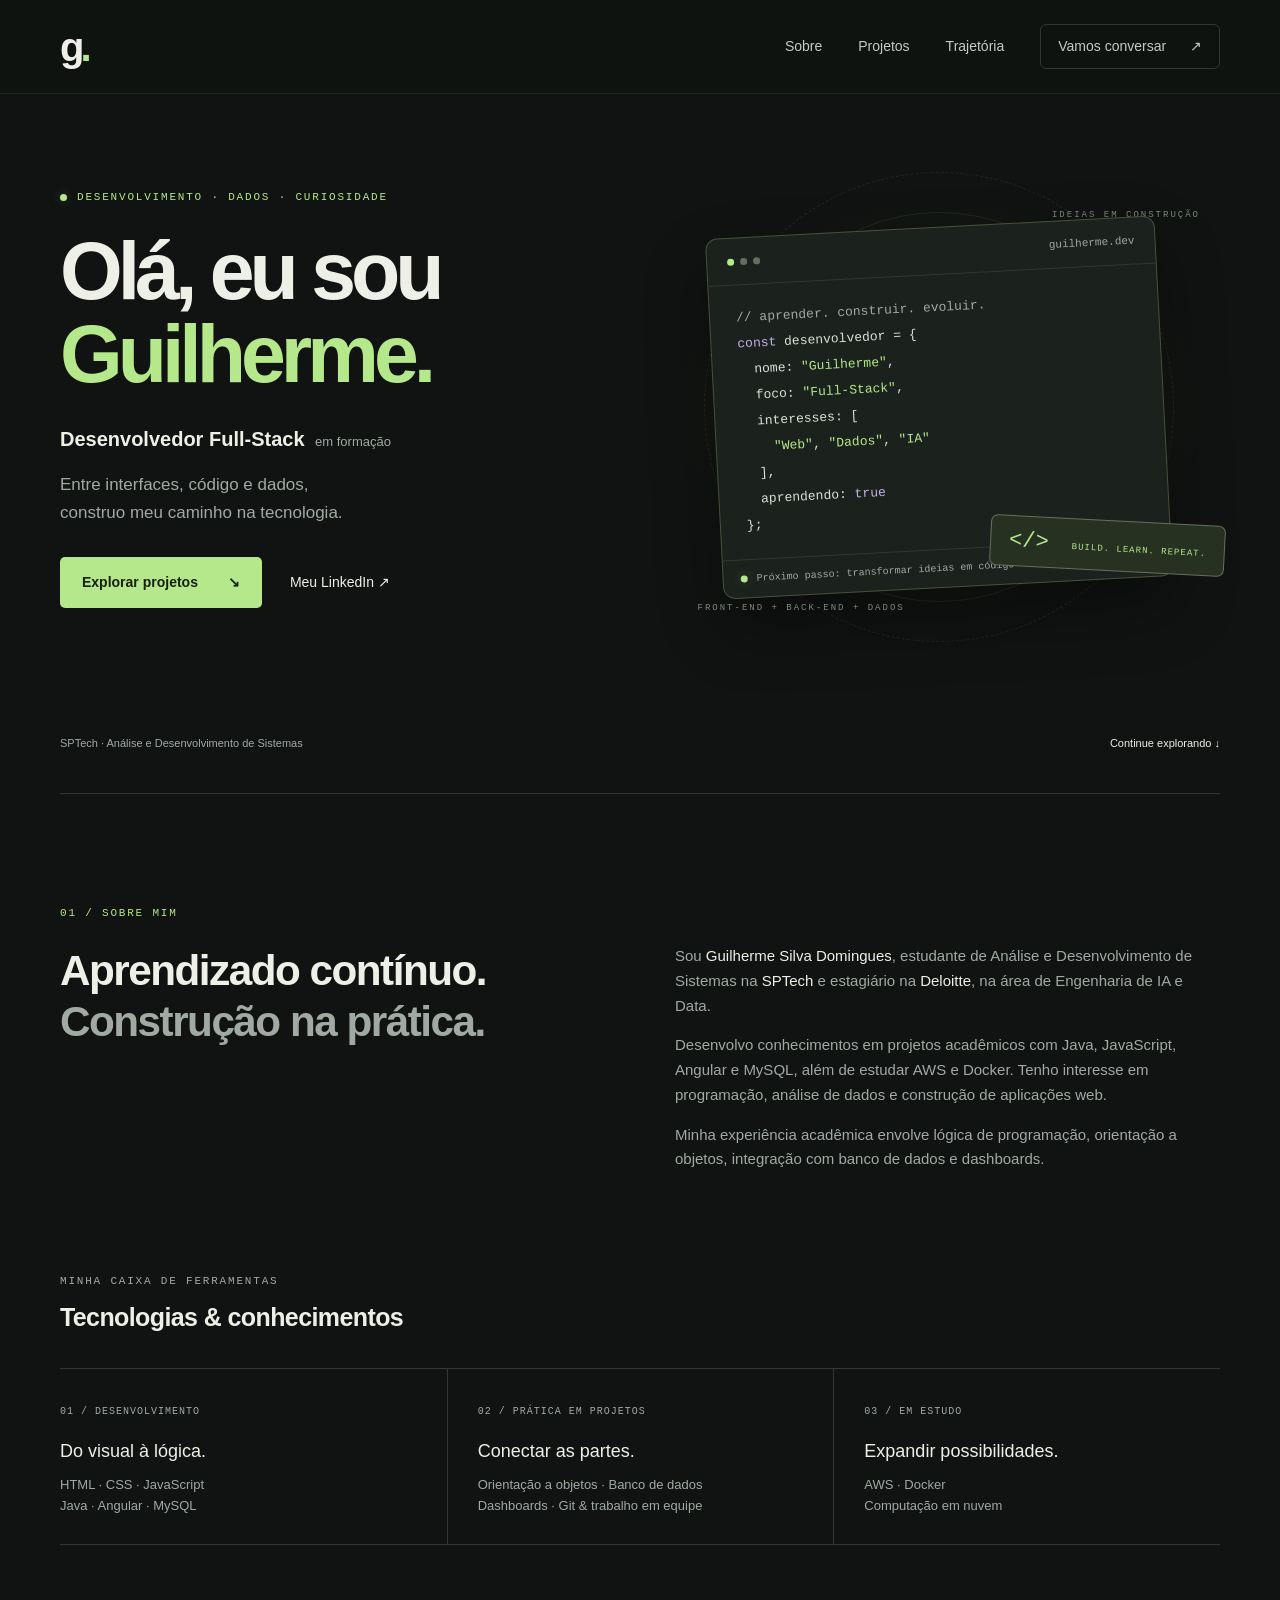
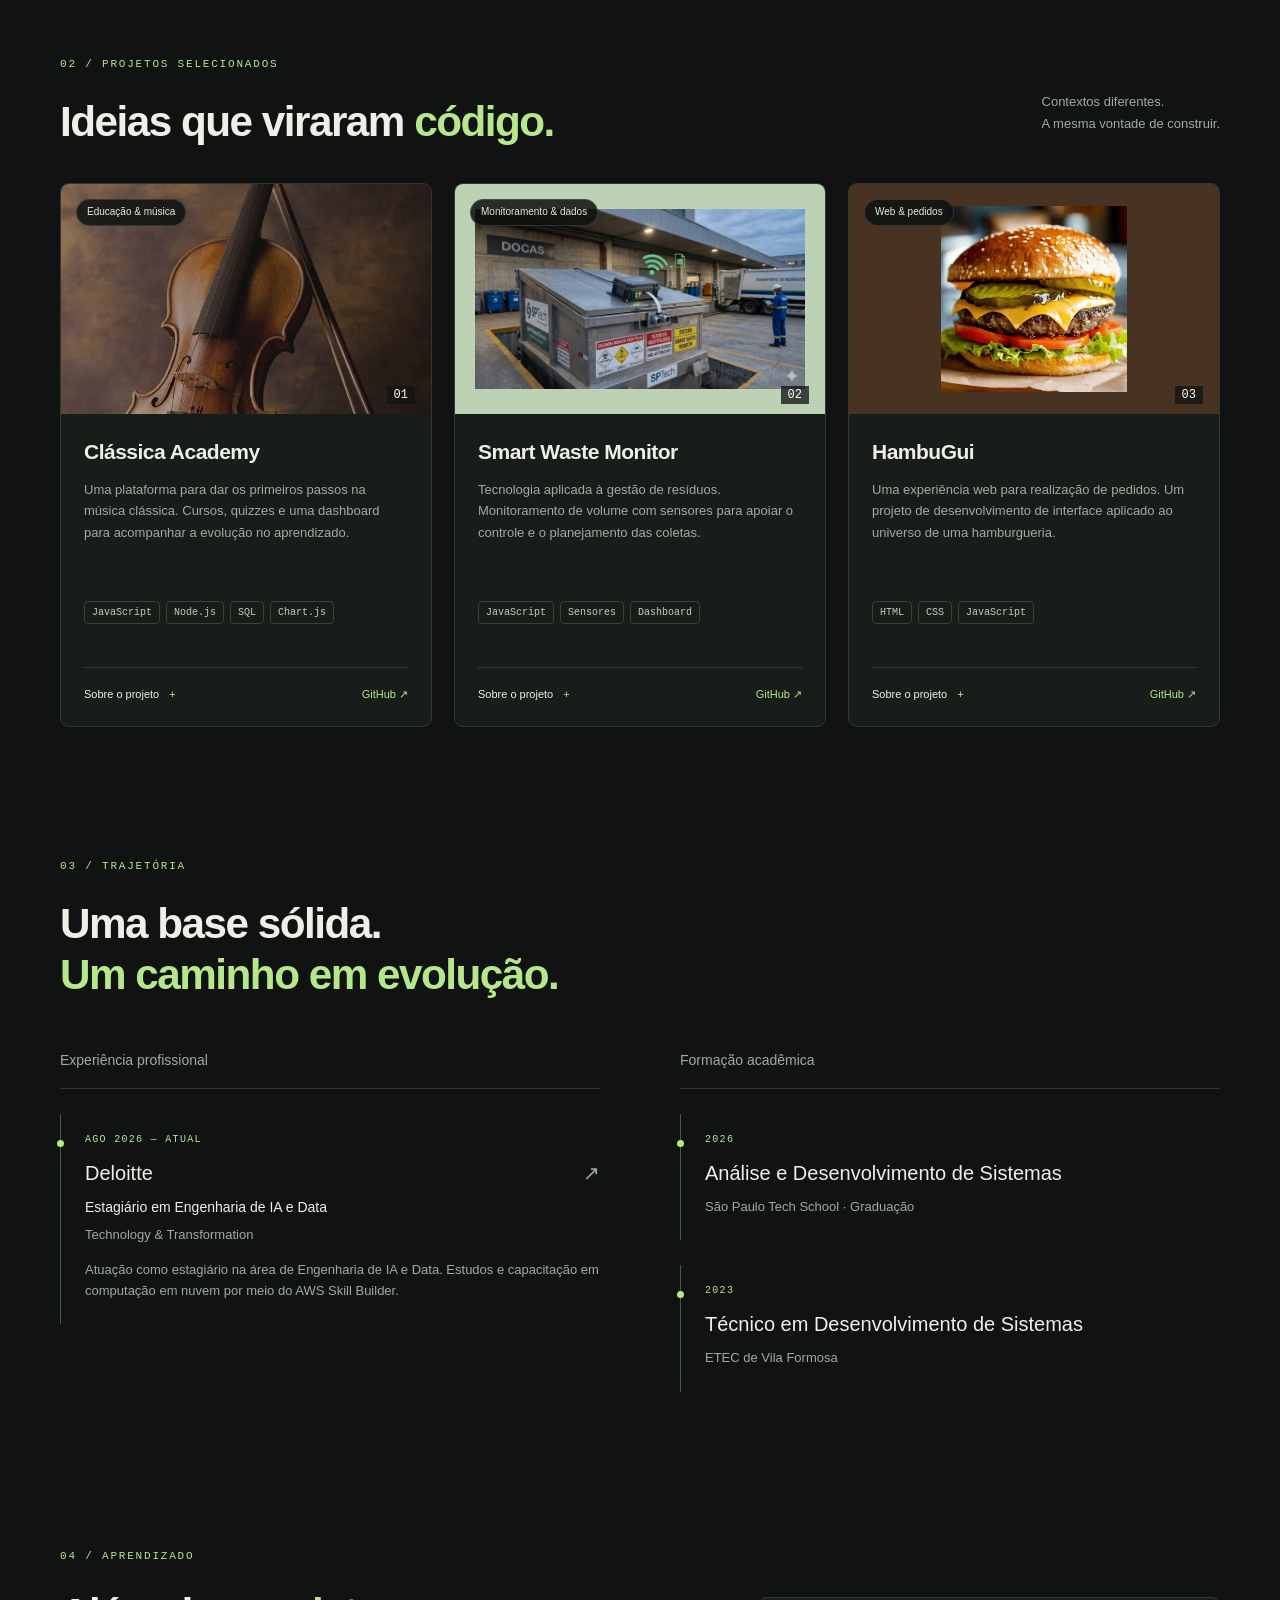
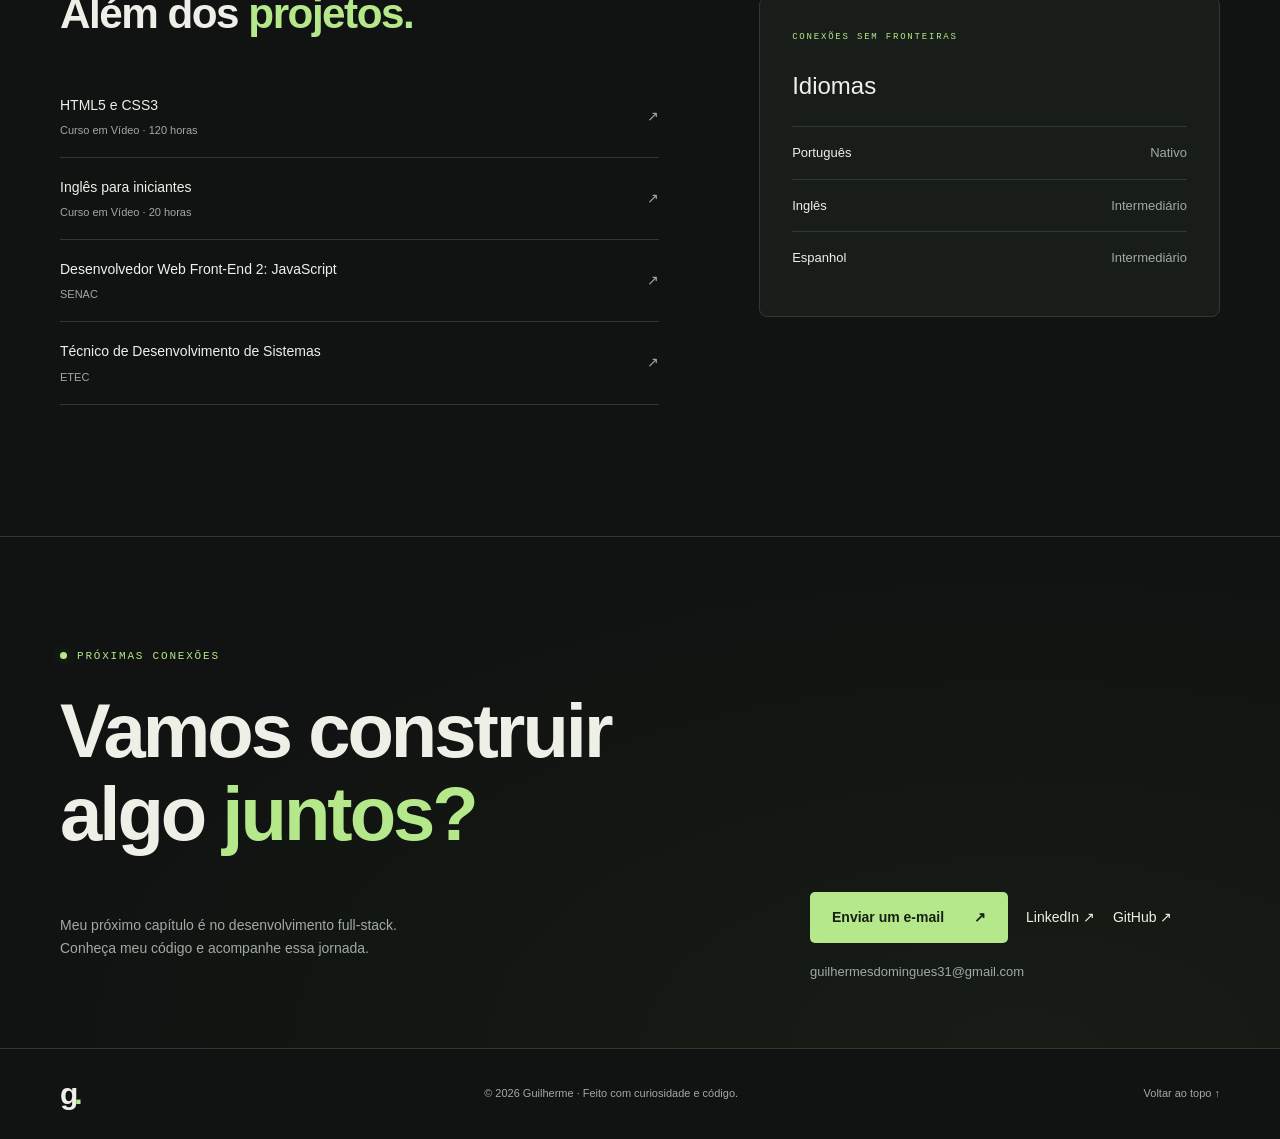
==== docs/index.html @ 1cf18a51 "mudança" ====
<!DOCTYPE html><html lang="pt-BR"><head><meta charset="UTF-8"><meta name="viewport" content="width=device-width,initial-scale=1"><meta name="theme-color" content="#101311"><meta name="description" content="Portfólio de Guilherme Silva Domingues, estudante de ADS na SPTech e estagiário em Engenharia de IA e Data na Deloitte. Projetos e trajetória em desenvolvimento full-stack."><title>Guilherme | Desenvolvedor Full-Stack</title><link rel="icon" href="assets/favicon.svg" type="image/svg+xml"><link rel="stylesheet" href="style.css"><script src="script.js" defer></script></head><body><a class="skip" href="#conteudo">Pular para conteúdo</a><header><a class="brand" href="#inicio" aria-label="Guilherme, início">g<span>.</span></a><button class="menu-toggle" aria-label="Abrir menu" aria-expanded="false" aria-controls="nav">Menu <span>☰</span></button><nav id="nav" aria-label="Navegação principal"><a href="#sobre">Sobre</a><a href="#projetos">Projetos</a><a href="#trajetoria">Trajetória</a><a class="nav-contact" href="#contato">Vamos conversar <span>↗</span></a></nav></header><main id="conteudo"><section id="inicio" class="hero wrap"><div class="hero-copy"><p class="eyebrow"><span class="dot"></span> DESENVOLVIMENTO · DADOS · CURIOSIDADE</p><h1>Olá, eu sou<br><span>Guilherme.</span></h1><p class="role">Desenvolvedor Full-Stack <span>em formação</span></p><p class="intro">Entre interfaces, código e dados,<br>construo meu caminho na tecnologia.</p><div class="actions"><a class="button primary" href="#projetos">Explorar projetos <span>↘</span></a><a class="text-link" href="https://www.linkedin.com/in/guilherme-s-domingues-433950374/" target="_blank" rel="noopener noreferrer">Meu LinkedIn ↗</a></div></div><div class="hero-art" aria-label="Ilustração de código representando interface, lógica e dados"><div class="orbit orbit-one"></div><div class="orbit orbit-two"></div><span class="art-label top">IDEIAS EM CONSTRUÇÃO</span><div class="code-window"><div class="window-bar"><i></i><i></i><i></i><span>guilherme.dev</span></div><pre><span class="muted">// aprender. construir. evoluir.</span>
<span class="purple">const</span> desenvolvedor = {
  nome: <span class="lime">"Guilherme"</span>,
  foco: <span class="lime">"Full-Stack"</span>,
  interesses: [
    <span class="lime">"Web"</span>, <span class="lime">"Dados"</span>, <span class="lime">"IA"</span>
  ],
  aprendendo: <span class="purple">true</span>
};</pre><div class="window-footer"><span class="dot"></span> Próximo passo: transformar ideias em código</div></div><span class="floating-badge">&lt;/&gt; <span>BUILD. LEARN. REPEAT.</span></span><span class="art-label bottom">FRONT-END + BACK-END + DADOS</span></div><div class="hero-bottom"><span>SPTech · Análise e Desenvolvimento de Sistemas</span><a href="#sobre">Continue explorando ↓</a></div></section><section id="sobre" class="section wrap about"><div><p class="eyebrow">01 / SOBRE MIM</p><h2>Aprendizado contínuo.<br><span>Construção na prática.</span></h2></div><div class="about-copy"><p>Sou <strong>Guilherme Silva Domingues</strong>, estudante de Análise e Desenvolvimento de Sistemas na <strong>SPTech</strong> e estagiário na <strong>Deloitte</strong>, na área de Engenharia de IA e Data.</p><p>Desenvolvo conhecimentos em projetos acadêmicos com Java, JavaScript, Angular e MySQL, além de estudar AWS e Docker. Tenho interesse em programação, análise de dados e construção de aplicações web.</p><p>Minha experiência acadêmica envolve lógica de programação, orientação a objetos, integração com banco de dados e dashboards.</p></div></section><section class="skills wrap" aria-labelledby="skills-title"><div><p class="eyebrow">MINHA CAIXA DE FERRAMENTAS</p><h2 id="skills-title">Tecnologias & conhecimentos</h2></div><div class="skill-groups"><article><span>01 / DESENVOLVIMENTO</span><h3>Do visual à lógica.</h3><p>HTML · CSS · JavaScript<br>Java · Angular · MySQL</p></article><article><span>02 / PRÁTICA EM PROJETOS</span><h3>Conectar as partes.</h3><p>Orientação a objetos · Banco de dados<br>Dashboards · Git & trabalho em equipe</p></article><article><span>03 / EM ESTUDO</span><h3>Expandir possibilidades.</h3><p>AWS · Docker<br>Computação em nuvem</p></article></div></section><section id="projetos" class="section wrap"><div class="section-heading"><div><p class="eyebrow">02 / PROJETOS SELECIONADOS</p><h2>Ideias que viraram <span>código.</span></h2></div><p>Contextos diferentes.<br>A mesma vontade de construir.</p></div><div class="projects"><article class="project"><div class="project-image classica"><span class="image-category">Educação & música</span><img src="assets/classica.jpg" alt="Violino, instrumento ensinado na Clássica Academy" loading="lazy"><span class="project-number">01</span></div><div class="project-content"><h3>Clássica Academy</h3><p>Uma plataforma para dar os primeiros passos na música clássica. Cursos, quizzes e uma dashboard para acompanhar a evolução no aprendizado.</p><ul class="tags" aria-label="Tecnologias e temas"><li>JavaScript</li><li>Node.js</li><li>SQL</li><li>Chart.js</li></ul><div class="project-links"><button class="detail-button" data-project="0">Sobre o projeto <span>+</span></button><a href="https://github.com/GuilhermeSSD/Classica-Academy" target="_blank" rel="noopener noreferrer" aria-label="Ver Clássica Academy no GitHub">GitHub ↗</a></div></div></article><article class="project"><div class="project-image waste"><span class="image-category">Monitoramento & dados</span><img src="assets/smart-waste.png" alt="Ilustração de recipiente de resíduos com sensor" loading="lazy"><span class="project-number">02</span></div><div class="project-content"><h3>Smart Waste Monitor</h3><p>Tecnologia aplicada à gestão de resíduos. Monitoramento de volume com sensores para apoiar o controle e o planejamento das coletas.</p><ul class="tags" aria-label="Tecnologias e temas"><li>JavaScript</li><li>Sensores</li><li>Dashboard</li></ul><div class="project-links"><button class="detail-button" data-project="1">Sobre o projeto <span>+</span></button><a href="https://github.com/Smart-Waste-Monitor" target="_blank" rel="noopener noreferrer" aria-label="Ver Smart Waste Monitor no GitHub">GitHub ↗</a></div></div></article><article class="project"><div class="project-image burger"><span class="image-category">Web & pedidos</span><img src="assets/hambugui.png" alt="Hambúrguer do catálogo HambuGui" loading="lazy"><span class="project-number">03</span></div><div class="project-content"><h3>HambuGui</h3><p>Uma experiência web para realização de pedidos. Um projeto de desenvolvimento de interface aplicado ao universo de uma hamburgueria.</p><ul class="tags" aria-label="Tecnologias e temas"><li>HTML</li><li>CSS</li><li>JavaScript</li></ul><div class="project-links"><button class="detail-button" data-project="2">Sobre o projeto <span>+</span></button><a href="https://github.com/GuilhermeSSD/HambuGui" target="_blank" rel="noopener noreferrer" aria-label="Ver HambuGui no GitHub">GitHub ↗</a></div></div></article></div></section><section id="trajetoria" class="section wrap"><p class="eyebrow">03 / TRAJETÓRIA</p><h2>Uma base sólida.<br><span>Um caminho em evolução.</span></h2><div class="journey"><div><h3 class="column-title">Experiência profissional</h3><article class="timeline"><p class="date">AGO 2026 — ATUAL</p><h3>Deloitte <span>↗</span></h3><h4>Estagiário em Engenharia de IA e Data</h4><p class="muted">Technology & Transformation</p><p>Atuação como estagiário na área de Engenharia de IA e Data. Estudos e capacitação em computação em nuvem por meio do AWS Skill Builder.</p></article></div><div><h3 class="column-title">Formação acadêmica</h3><article class="timeline"><p class="date">2026</p><h3>Análise e Desenvolvimento de Sistemas</h3><p>São Paulo Tech School · Graduação</p></article><article class="timeline"><p class="date">2023</p><h3>Técnico em Desenvolvimento de Sistemas</h3><p>ETEC de Vila Formosa</p></article></div></div></section><section class="section wrap credentials"><div><p class="eyebrow">04 / APRENDIZADO</p><h2>Além dos <span>projetos.</span></h2><ul class="certificates"><li><span>HTML5 e CSS3<small>Curso em Vídeo · 120 horas</small></span><b>↗</b></li><li><span>Inglês para iniciantes<small>Curso em Vídeo · 20 horas</small></span><b>↗</b></li><li><span>Desenvolvedor Web Front-End 2: JavaScript<small>SENAC</small></span><b>↗</b></li><li><span>Técnico de Desenvolvimento de Sistemas<small>ETEC</small></span><b>↗</b></li></ul></div><aside class="languages"><p class="eyebrow">CONEXÕES SEM FRONTEIRAS</p><h3>Idiomas</h3><dl><div><dt>Português</dt><dd>Nativo</dd></div><div><dt>Inglês</dt><dd>Intermediário</dd></div><div><dt>Espanhol</dt><dd>Intermediário</dd></div></dl></aside></section><section id="contato" class="contact wrap"><p class="eyebrow"><span class="dot"></span> PRÓXIMAS CONEXÕES</p><h2>Vamos construir<br>algo <span>juntos?</span></h2><div class="contact-bottom"><p>Meu próximo capítulo é no desenvolvimento full-stack.<br>Conheça meu código e acompanhe essa jornada.</p><div class="contact-links"><a class="button primary" href="mailto:guilhermesdomingues31@gmail.com">Enviar um e-mail <span>↗</span></a><a class="text-link" href="https://www.linkedin.com/in/guilherme-s-domingues-433950374/" target="_blank" rel="noopener noreferrer">LinkedIn ↗</a><a class="text-link" href="https://github.com/GuilhermeSSD" target="_blank" rel="noopener noreferrer">GitHub ↗</a><a class="email-address" href="mailto:guilhermesdomingues31@gmail.com">guilhermesdomingues31@gmail.com</a></div></div></section></main><footer class="wrap"><a class="brand" href="#inicio">g<span>.</span></a><p>© <span id="year">2026</span> Guilherme · Feito com curiosidade e código.</p><a href="#inicio">Voltar ao topo ↑</a></footer><dialog id="project-dialog" aria-labelledby="dialog-title"><button class="close-dialog" aria-label="Fechar detalhes">×</button><p class="eyebrow" id="dialog-category"></p><h2 id="dialog-title"></h2><p id="dialog-description"></p><a id="dialog-link" class="button primary" target="_blank" rel="noopener noreferrer">Explorar no GitHub ↗</a></dialog></body></html>
---- docs/style.css ----
:root{--bg:#101311;--panel:#181d19;--ink:#eef0e8;--muted:#a1aaa2;--line:#303830;--lime:#b5e88a}*{box-sizing:border-box}html{scroll-behavior:smooth;scroll-padding-top:100px}body{margin:0;background:var(--bg);color:var(--ink);font-family:'Segoe UI',Arial,sans-serif;font-size:16px;line-height:1.65}a{color:inherit;text-decoration:none}button{font:inherit;color:inherit;cursor:pointer}a,button{-webkit-tap-highlight-color:transparent}a:focus-visible,button:focus-visible{outline:2px solid var(--lime);outline-offset:5px}::selection{background:var(--lime);color:var(--bg)}.wrap{max-width:1280px;margin:auto;padding-left:60px;padding-right:60px}header{height:94px;display:flex;align-items:center;justify-content:space-between;padding:0 max(60px,calc((100vw - 1160px)/2));position:sticky;top:0;z-index:10;background:#101311f2;border-bottom:1px solid #30383080;backdrop-filter:blur(14px)}.brand{font-size:40px;font-weight:800;line-height:1;letter-spacing:-4px}.brand span{color:var(--lime)}nav{display:flex;align-items:center;gap:36px;font-size:14px}nav a{color:#c3cbc3}nav a:hover,nav a.active{color:var(--lime)}.nav-contact{border:1px solid var(--line);padding:10px 17px;border-radius:6px}.nav-contact span{margin-left:20px}.menu-toggle{display:none}.hero{min-height:700px;padding-top:94px;display:grid;grid-template-columns:1fr 1fr;gap:35px;position:relative}.eyebrow{font-family:Consolas,'Courier New',monospace;font-size:11px;letter-spacing:1.8px;color:var(--lime);font-weight:500;display:flex;align-items:center;gap:10px;margin:0 0 24px}.dot{width:7px;height:7px;display:inline-block;border-radius:50%;background:var(--lime);flex-shrink:0;box-shadow:0 0 12px #b5e88a44}h1,h2,h3,h4,p{margin-top:0}h1{font-size:clamp(60px,6.3vw,90px);font-weight:650;line-height:1.03;letter-spacing:-5px;margin-bottom:27px}h1>span,h2>span{color:var(--lime)}.role{font-size:20px;font-weight:600;margin-bottom:15px}.role span{font-size:13px;color:var(--muted);font-weight:400;margin-left:5px}.intro{color:var(--muted);font-size:17px}.actions{display:flex;align-items:center;gap:28px;margin-top:30px}.button{display:inline-flex;align-items:center;justify-content:space-between;gap:30px;padding:14px 22px;border-radius:5px;font-size:14px;font-weight:600;transition:transform .2s,background .2s}.primary{background:var(--lime);color:#172012}.primary:hover{background:#c9f4a9;transform:translateY(-2px)}.text-link{font-size:14px}.text-link:hover{color:var(--lime)}.hero-art{position:relative;display:flex;align-items:center;justify-content:center;min-width:0;isolation:isolate}.hero-art:before{content:'';position:absolute;inset:0;background:radial-gradient(ellipse,#83af5520,transparent 67%);z-index:-1}.orbit{position:absolute;width:390px;height:390px;border:1px solid #64715b33;border-radius:50%;z-index:-1}.orbit-two{width:470px;height:470px;border-style:dashed;transform:rotate(25deg)}.code-window{width:100%;max-width:450px;background:#1b211d;border:1px solid #46523c;border-radius:12px;transform:rotate(-3deg);box-shadow:0 30px 65px #0005;overflow:hidden}.window-bar{display:flex;align-items:center;gap:6px;padding:17px 20px;border-bottom:1px solid var(--line)}.window-bar i{width:7px;height:7px;border-radius:50%;background:#626f5e}.window-bar i:first-child{background:var(--lime)}.window-bar>span{font:11px Consolas,monospace;color:var(--muted);margin-left:auto}pre{font:13px/2 Consolas,monospace;padding:20px 26px;margin:0;color:#dce2d7}.muted{color:var(--muted)}.purple{color:#c2b1e8}.lime{color:var(--lime)}.window-footer{font:10px Consolas,monospace;border-top:1px solid var(--line);padding:13px 17px;display:flex;align-items:center;gap:9px;color:var(--muted)}.floating-badge{position:absolute;right:-5px;bottom:55px;border:1px solid #64715b;background:#263122;padding:12px 18px;border-radius:7px;font:22px Consolas,monospace;color:var(--lime);transform:rotate(3deg)}.floating-badge>span{font-size:9px;letter-spacing:1px;margin-left:10px}.art-label{position:absolute;color:#7d8979;font:9px Consolas,monospace;letter-spacing:2px}.art-label.top{top:22px;right:20px}.art-label.bottom{bottom:13px;left:40px}.hero-bottom{grid-column:1/-1;display:flex;align-items:center;justify-content:space-between;padding:32px 0;border-bottom:1px solid var(--line);font-size:11px;color:var(--muted);margin-top:32px}.hero-bottom a{color:var(--ink)}.section{padding-top:110px;padding-bottom:20px}h2{font-size:clamp(30px,3.3vw,44px);line-height:1.2;letter-spacing:-1.5px;font-weight:550;margin-bottom:36px}h3{line-height:1.4}.about{display:grid;grid-template-columns:1fr 1fr;gap:70px}.about h2 span{color:var(--muted)}.about-copy{color:var(--muted);font-size:15px;padding-top:40px}.about-copy strong{font-weight:500;color:var(--ink)}.skills{padding-top:65px}.skills h2{font-size:25px;letter-spacing:-.6px}.skills .eyebrow{color:var(--muted);margin-bottom:12px}.skill-groups{display:grid;grid-template-columns:repeat(3,1fr);border-block:1px solid var(--line)}.skill-groups article{padding:27px 25px 27px 0}.skill-groups article+article{border-left:1px solid var(--line);padding-left:30px}.skill-groups article>span{font:10px Consolas,monospace;color:var(--muted);letter-spacing:1px}.skill-groups h3{font-size:18px;font-weight:500;margin:16px 0 10px}.skill-groups p{font-size:13px;color:var(--muted);margin-bottom:0}.section-heading{display:flex;justify-content:space-between;align-items:center;gap:20px}.section-heading>p{font-size:13px;color:var(--muted)}.projects{display:grid;grid-template-columns:repeat(3,minmax(0,1fr));gap:22px}.project{border:1px solid var(--line);border-radius:9px;overflow:hidden;background:var(--panel);transition:transform .2s,border-color .2s}.project:hover{transform:translateY(-5px);border-color:#718862}.project-image{height:230px;position:relative;overflow:hidden;background:#263729}.project-image img{width:100%;height:100%;object-fit:cover;transition:transform .5s}.project:hover img{transform:scale(1.04)}.project-image.classica img{filter:brightness(.65)}.project-image.waste{background:#bdd1b5}.project-image.waste img{object-fit:contain;padding:20px}.project-image.burger{background:#483222}.project-image.burger img{object-fit:contain;padding:22px}.image-category{position:absolute;top:15px;left:15px;background:#101311dc;border:1px solid #ffffff22;z-index:1;padding:4px 10px;border-radius:20px;font-size:10px;color:#e6e9e0}.project-number{position:absolute;bottom:10px;right:16px;font:12px Consolas,monospace;color:white;background:#101311c0;padding:2px 7px}.project-content{padding:23px}.project h3{font-size:21px;font-weight:550;margin-bottom:12px;letter-spacing:-.5px}.project p{font-size:13px;color:var(--muted);min-height:106px}.tags{display:flex;gap:6px;flex-wrap:wrap;padding:0;list-style:none;min-height:50px;align-content:start}.tags li{font:10px Consolas,monospace;border:1px solid #394236;padding:5px 7px;border-radius:4px;color:#c3cdbf}.project-links{border-top:1px solid var(--line);padding-top:17px;display:flex;justify-content:space-between;font-size:11px;gap:8px}.project-links a{color:var(--lime)}.detail-button{border:0;background:none;padding:0;font-size:11px}.detail-button span{margin-left:7px;color:var(--lime)}.journey{display:grid;grid-template-columns:1fr 1fr;gap:80px;padding-top:15px}.column-title{font-size:14px;color:var(--muted);font-weight:400;padding-bottom:17px;border-bottom:1px solid var(--line)}.timeline{padding:20px 0 10px 24px;border-left:1px solid #465c39;position:relative;margin:25px 0}.timeline:before{content:'';position:absolute;width:7px;height:7px;border-radius:50%;background:var(--lime);left:-4px;top:26px}.date{font:10px Consolas,monospace;letter-spacing:1.3px;color:var(--lime);margin-bottom:14px}.timeline h3{font-size:20px;font-weight:500;margin-bottom:9px}.timeline h3 span{float:right;color:var(--muted)}.timeline h4{font-size:14px;font-weight:500;margin-bottom:5px}.timeline>p:not(.date){color:var(--muted);font-size:13px}.credentials{display:grid;grid-template-columns:1.3fr 1fr;gap:100px}.certificates{padding:0;list-style:none}.certificates li{padding:18px 0;border-bottom:1px solid var(--line);display:flex;align-items:center;justify-content:space-between;font-size:14px}.certificates small{display:block;font-size:11px;color:var(--muted);margin-top:4px}.certificates b{font-weight:400;color:var(--muted)}.languages{margin-top:50px;padding:32px;background:var(--panel);border-radius:8px;border:1px solid var(--line);align-self:start}.languages .eyebrow{font-size:9px}.languages h3{font-size:24px;font-weight:500}dl{margin:0}dl>div{display:flex;justify-content:space-between;padding:15px 0;border-top:1px solid var(--line);font-size:13px}dd{margin:0;color:var(--muted)}.contact{padding-top:110px;padding-bottom:65px;margin-top:95px;border-top:1px solid var(--line);background:radial-gradient(ellipse at 80% 100%,#b5e88a0b,transparent 70%)}.contact h2{font-size:clamp(48px,6vw,76px);letter-spacing:-3px;line-height:1.1}.contact-bottom{display:flex;justify-content:space-between;align-items:center;gap:25px}.contact-bottom p{color:var(--muted);font-size:14px;margin-bottom:0}footer{padding-top:30px;padding-bottom:30px;display:flex;justify-content:space-between;align-items:center;gap:20px;border-top:1px solid var(--line);font-size:11px;color:var(--muted)}footer .brand{color:var(--ink);font-size:30px}footer p{margin:0}dialog{background:#1b211d;color:var(--ink);border:1px solid #5a6f4e;border-radius:12px;max-width:580px;width:calc(100% - 40px);padding:45px}dialog::backdrop{background:#000b;backdrop-filter:blur(5px)}dialog h2{font-size:32px}dialog>p:not(.eyebrow){color:var(--muted);font-size:15px;margin-bottom:30px}.close-dialog{position:absolute;right:15px;top:8px;border:0;background:transparent;font-size:30px}.skip{position:fixed;top:-70px;left:15px;padding:10px;background:var(--lime);color:var(--bg);z-index:99}.skip:focus{top:15px}@media(min-width:1400px){.hero{min-height:760px;padding-top:115px}.floating-badge{bottom:75px}}@media(max-width:1000px){.wrap{padding-inline:32px}header{padding-inline:32px}.hero{padding-top:70px;min-height:650px;gap:25px}h1{font-size:70px}.role{font-size:17px}.role span{display:block;margin:0}.orbit{width:280px;height:280px}.orbit-two{width:340px;height:340px}pre{font-size:11px;padding:18px}.floating-badge{right:0;bottom:25px}.art-label.bottom{display:none}.about{gap:35px}.projects{gap:14px}.project-content{padding:18px}.project h3{font-size:18px}.project-image{height:180px}.project p{min-height:140px}.credentials{gap:45px}.journey{gap:45px}}@media(max-width:720px){.wrap{padding-inline:23px}header{height:75px;padding-inline:23px}.menu-toggle{display:block;border:1px solid var(--line);border-radius:5px;background:transparent;font-size:12px;padding:8px 12px}.menu-toggle span{margin-left:12px}nav{display:none;position:absolute;top:74px;left:0;right:0;padding:24px;background:#181d19;border-bottom:1px solid var(--line);align-items:stretch;gap:20px}nav.open{display:flex;flex-direction:column}.hero{display:block;padding-top:55px;min-height:auto}.eyebrow{font-size:9px;letter-spacing:1.2px}h1{font-size:66px;letter-spacing:-4px}.role{font-size:19px}.role span{display:inline;font-size:12px}.intro{font-size:16px}.actions{gap:23px}.button{font-size:12px;gap:20px;padding:14px 18px}.text-link{font-size:12px}.hero-art{margin:48px auto 25px;min-height:340px;max-width:430px}.code-window{max-width:350px}pre{font-size:12px}.art-label.top{top:0}.floating-badge{bottom:10px}.orbit{width:290px;height:290px}.orbit-two{width:330px;height:330px}.hero-bottom{font-size:9px;gap:15px;padding:25px 0;margin-top:30px}.hero-bottom>span{max-width:185px}.hero-bottom>a{white-space:nowrap}.section{padding-top:75px}.about,.journey,.credentials{display:block}.about-copy{padding-top:0;font-size:14px}.skills{padding-top:45px}.skills h2{font-size:23px}.skill-groups{display:block}.skill-groups article{padding:23px 0}.skill-groups article+article{border-left:0;border-top:1px solid var(--line);padding-left:0}.skill-groups h3{margin-top:10px}.section-heading{display:block}.section-heading>p{margin-top:-15px;margin-bottom:28px}h2{font-size:32px}.projects{grid-template-columns:1fr;gap:28px}.project-image{height:260px}.project-content{padding:24px}.project h3{font-size:23px}.project p{min-height:0;font-size:14px}.tags{min-height:0;margin-bottom:22px}.project-links,.detail-button{font-size:13px}.journey>div+div{margin-top:45px}.timeline{margin-block:20px}.credentials .languages{margin-top:40px}.contact{margin-top:65px;padding-top:65px;padding-bottom:45px}.contact h2{font-size:54px}.contact-bottom{align-items:start;flex-direction:column;gap:24px}.contact-bottom p{font-size:13px}footer{flex-wrap:wrap;gap:20px}footer p{order:3;width:100%;font-size:10px}dialog{padding:38px 25px}dialog h2{font-size:27px}}@media(prefers-reduced-motion:reduce){html{scroll-behavior:auto}*,*:before,*:after{transition:none!important}}

.contact-links{display:flex;align-items:center;flex-wrap:wrap;gap:18px;max-width:410px}.email-address{width:100%;font-size:13px;color:var(--muted);overflow-wrap:anywhere}.email-address:hover{color:var(--lime)}

.code-window pre{overflow-wrap:anywhere;white-space:pre-wrap}
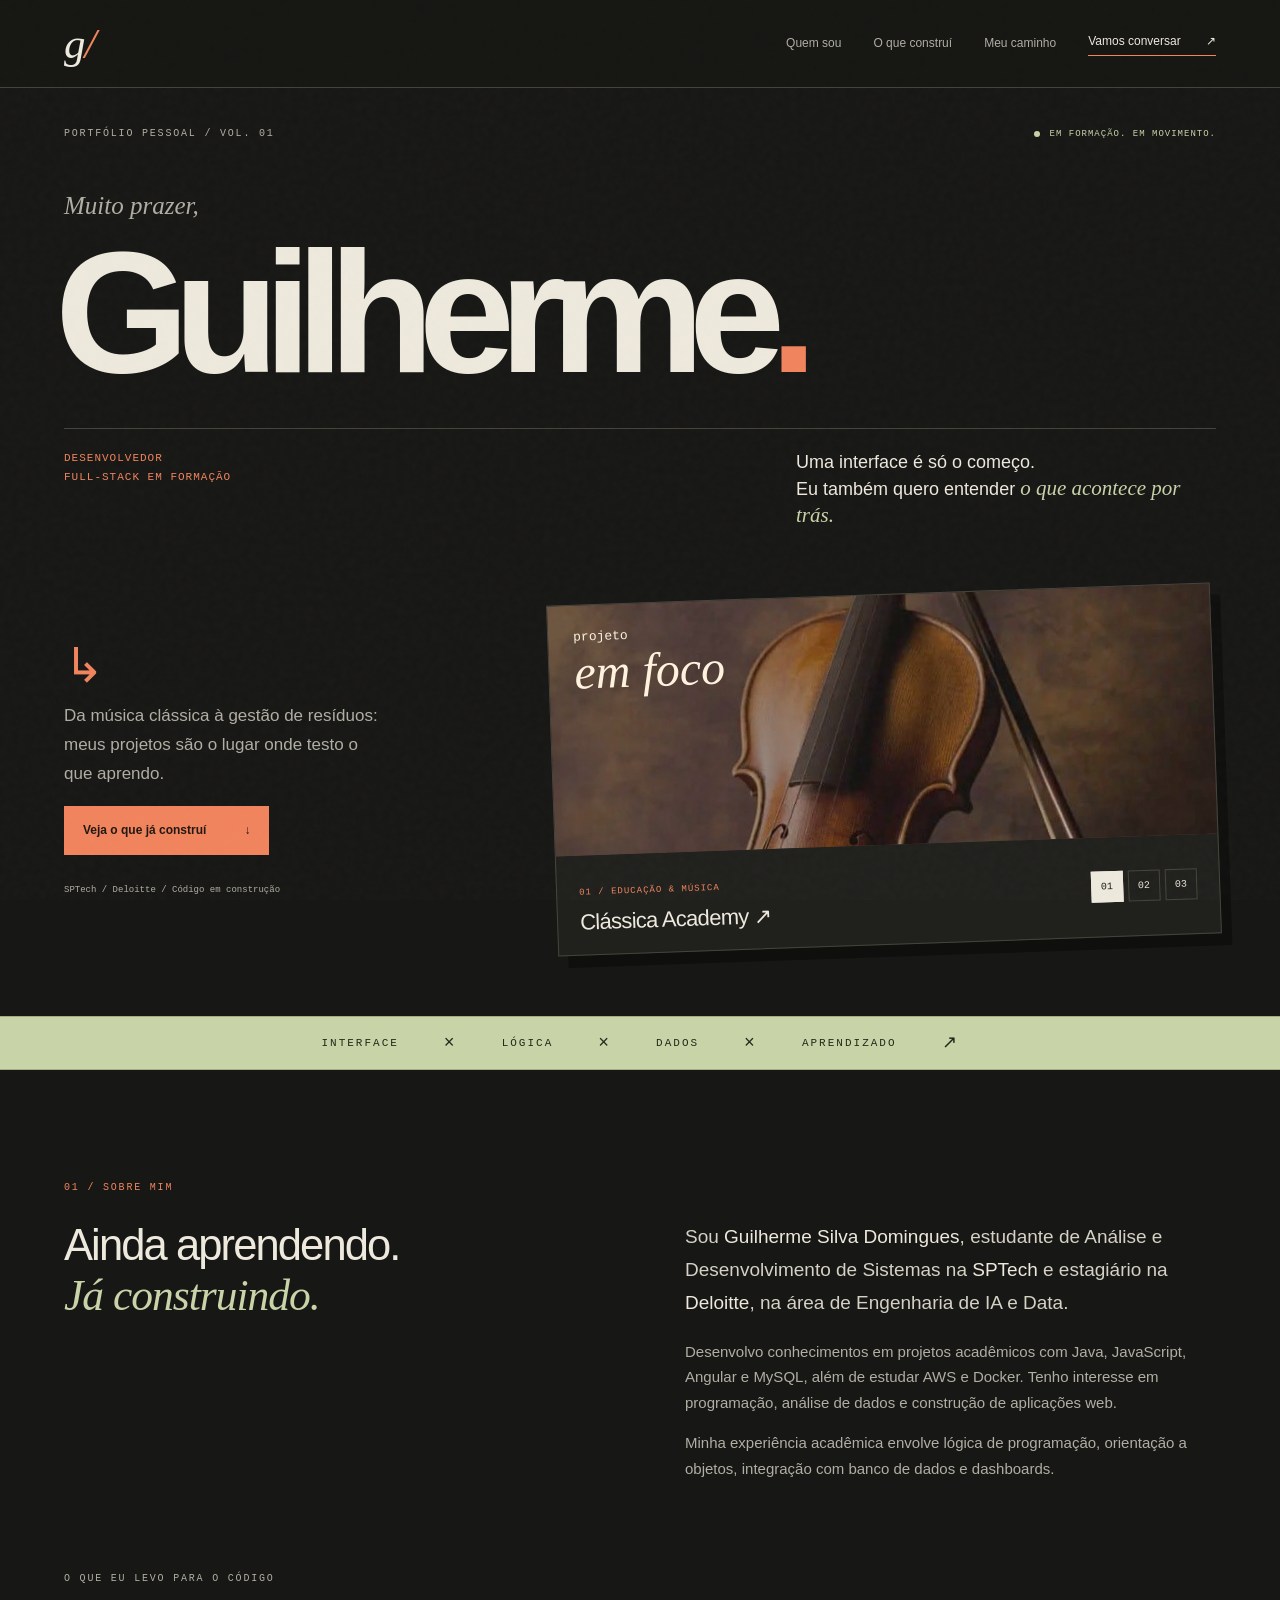
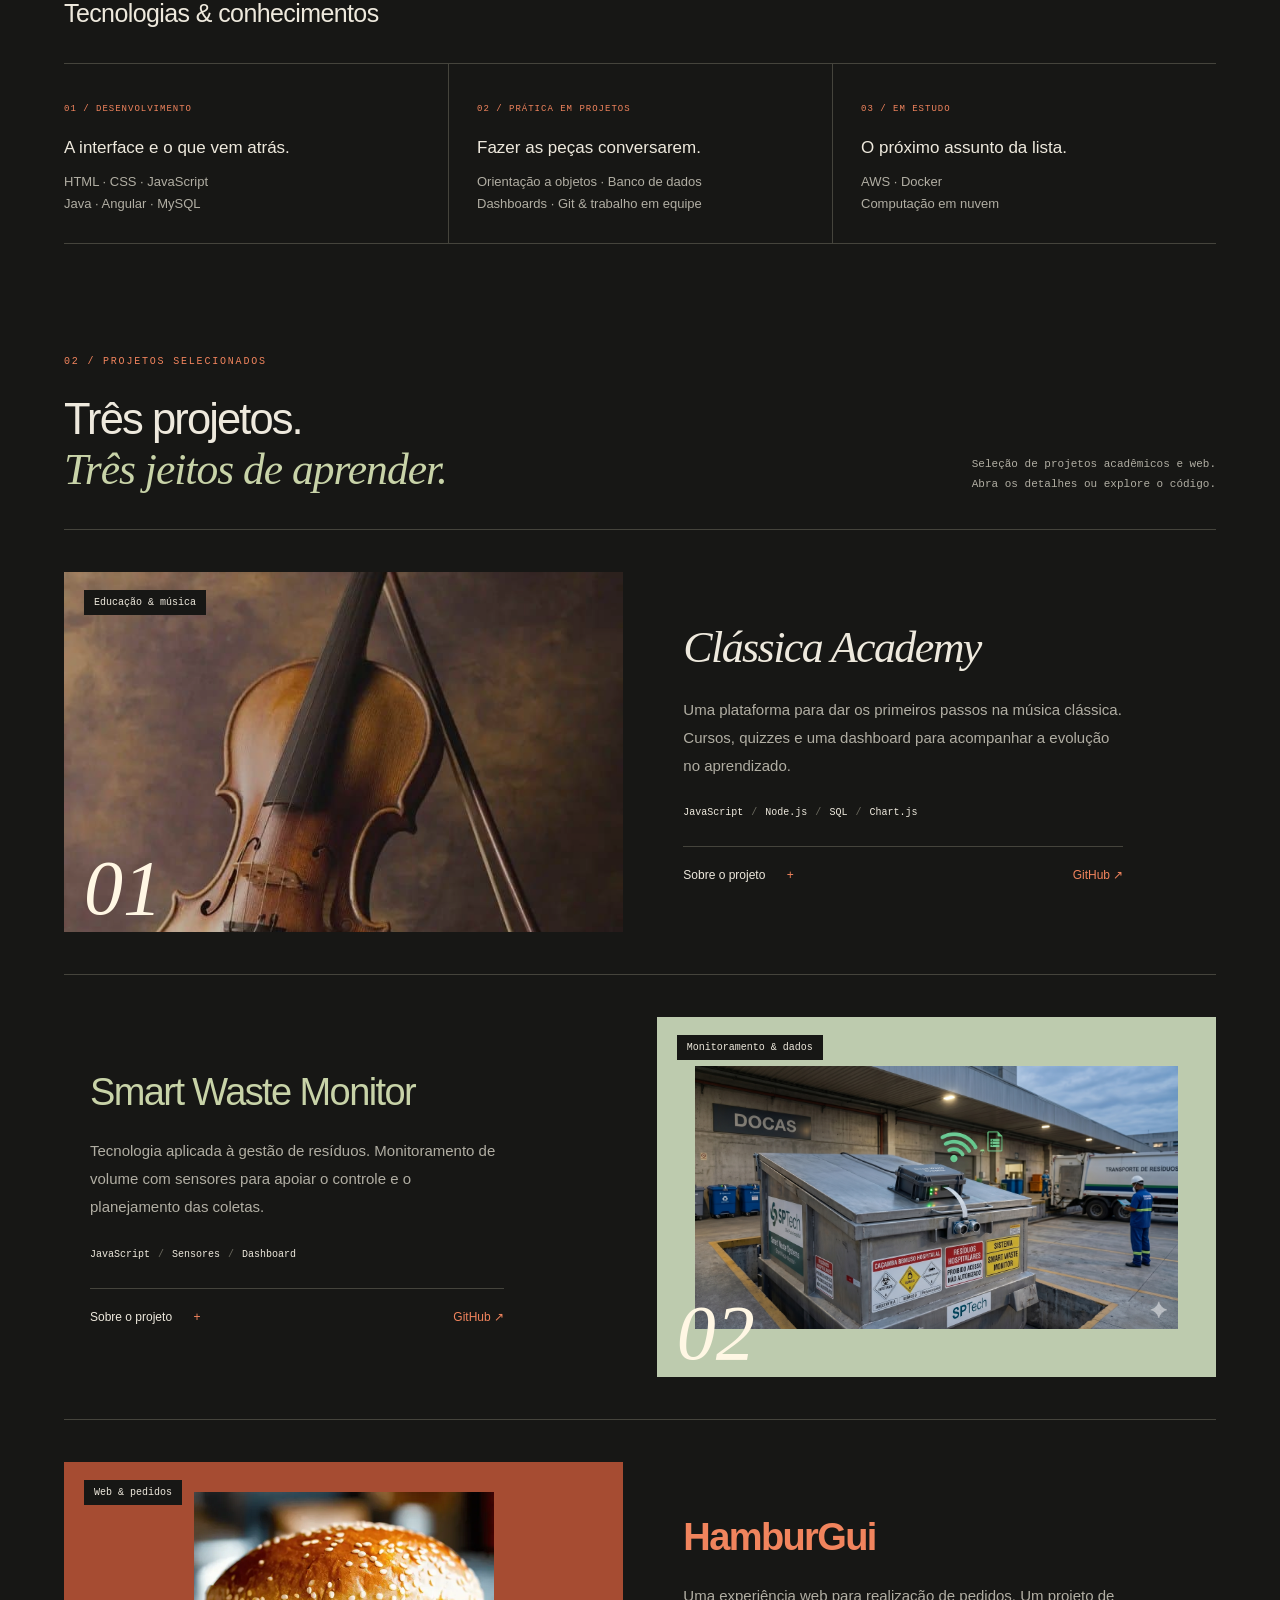
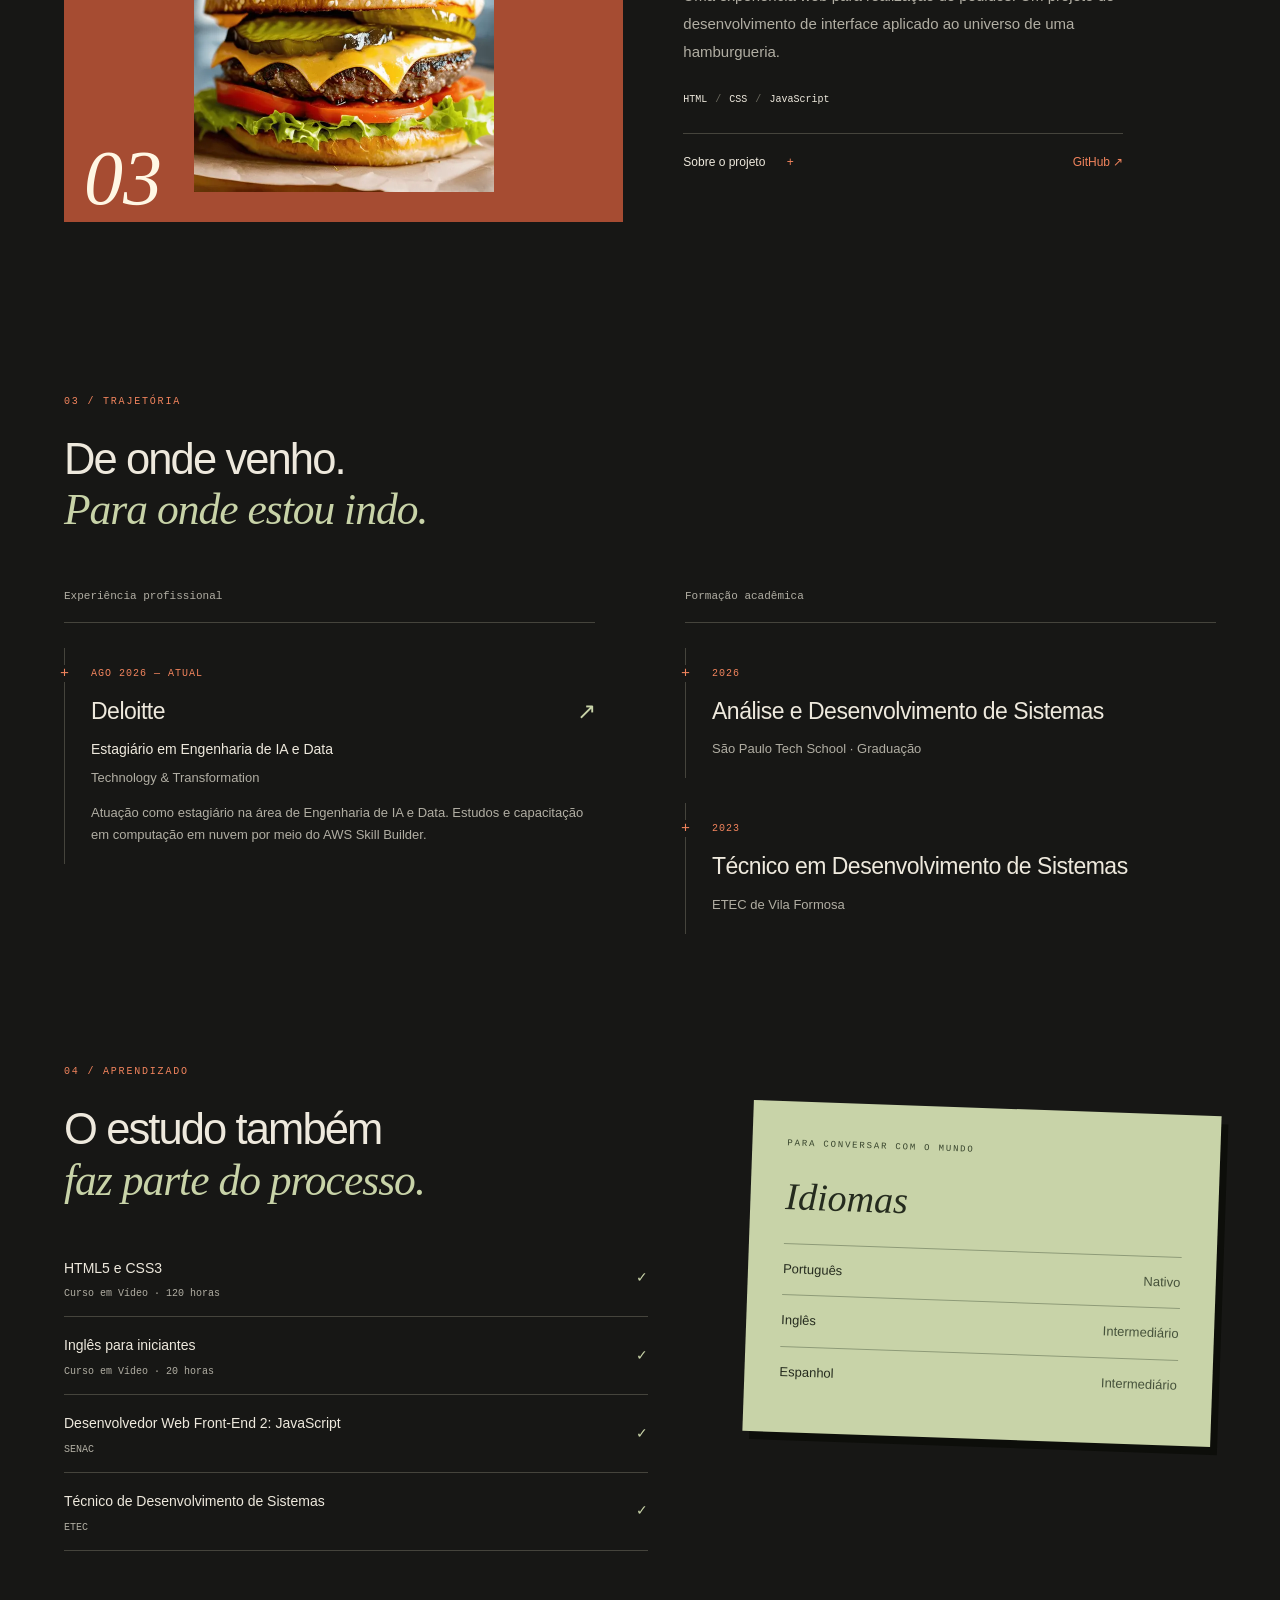
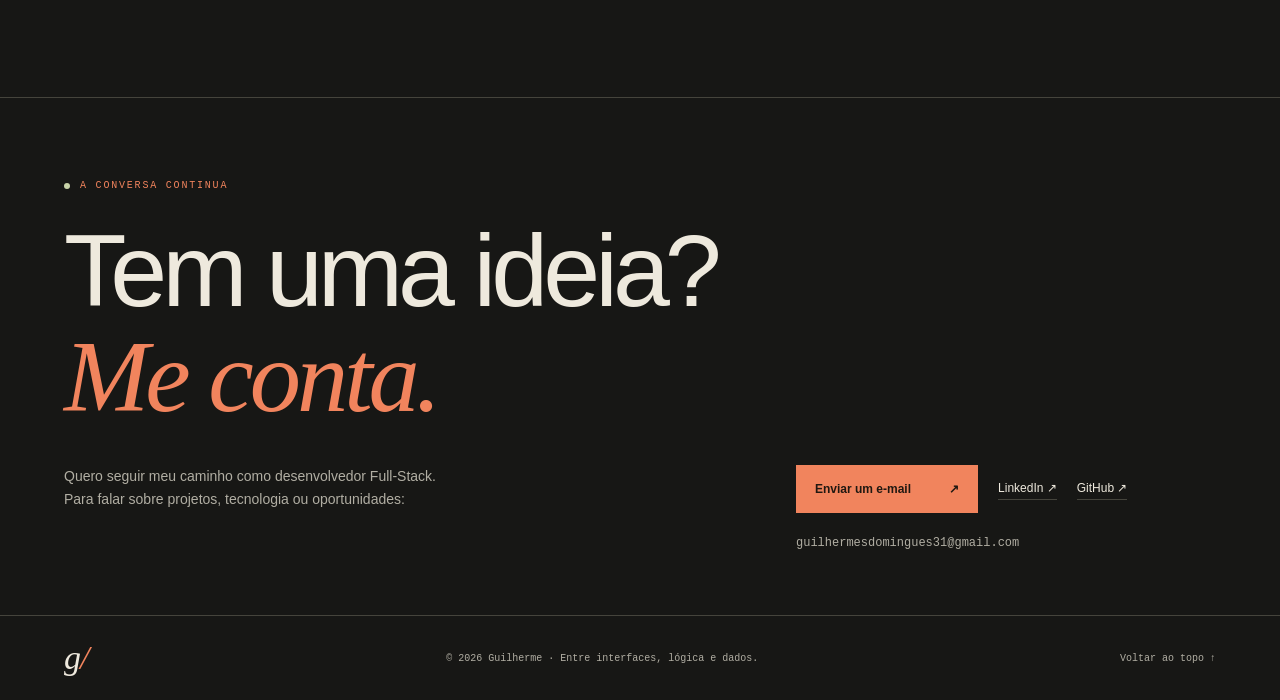
==== commit 847f01f8: "Feat: nova aparencia" ====
--- a/docs/index.html
+++ b/docs/index.html
@@ -1,9 +1,253 @@
-<!DOCTYPE html><html lang="pt-BR"><head><meta charset="UTF-8"><meta name="viewport" content="width=device-width,initial-scale=1"><meta name="theme-color" content="#101311"><meta name="description" content="Portfólio de Guilherme Silva Domingues, estudante de ADS na SPTech e estagiário em Engenharia de IA e Data na Deloitte. Projetos e trajetória em desenvolvimento full-stack."><title>Guilherme | Desenvolvedor Full-Stack</title><link rel="icon" href="assets/favicon.svg" type="image/svg+xml"><link rel="stylesheet" href="style.css"><script src="script.js" defer></script></head><body><a class="skip" href="#conteudo">Pular para conteúdo</a><header><a class="brand" href="#inicio" aria-label="Guilherme, início">g<span>.</span></a><button class="menu-toggle" aria-label="Abrir menu" aria-expanded="false" aria-controls="nav">Menu <span>☰</span></button><nav id="nav" aria-label="Navegação principal"><a href="#sobre">Sobre</a><a href="#projetos">Projetos</a><a href="#trajetoria">Trajetória</a><a class="nav-contact" href="#contato">Vamos conversar <span>↗</span></a></nav></header><main id="conteudo"><section id="inicio" class="hero wrap"><div class="hero-copy"><p class="eyebrow"><span class="dot"></span> DESENVOLVIMENTO · DADOS · CURIOSIDADE</p><h1>Olá, eu sou<br><span>Guilherme.</span></h1><p class="role">Desenvolvedor Full-Stack <span>em formação</span></p><p class="intro">Entre interfaces, código e dados,<br>construo meu caminho na tecnologia.</p><div class="actions"><a class="button primary" href="#projetos">Explorar projetos <span>↘</span></a><a class="text-link" href="https://www.linkedin.com/in/guilherme-s-domingues-433950374/" target="_blank" rel="noopener noreferrer">Meu LinkedIn ↗</a></div></div><div class="hero-art" aria-label="Ilustração de código representando interface, lógica e dados"><div class="orbit orbit-one"></div><div class="orbit orbit-two"></div><span class="art-label top">IDEIAS EM CONSTRUÇÃO</span><div class="code-window"><div class="window-bar"><i></i><i></i><i></i><span>guilherme.dev</span></div><pre><span class="muted">// aprender. construir. evoluir.</span>
-<span class="purple">const</span> desenvolvedor = {
-  nome: <span class="lime">"Guilherme"</span>,
-  foco: <span class="lime">"Full-Stack"</span>,
-  interesses: [
-    <span class="lime">"Web"</span>, <span class="lime">"Dados"</span>, <span class="lime">"IA"</span>
-  ],
-  aprendendo: <span class="purple">true</span>
-};</pre><div class="window-footer"><span class="dot"></span> Próximo passo: transformar ideias em código</div></div><span class="floating-badge">&lt;/&gt; <span>BUILD. LEARN. REPEAT.</span></span><span class="art-label bottom">FRONT-END + BACK-END + DADOS</span></div><div class="hero-bottom"><span>SPTech · Análise e Desenvolvimento de Sistemas</span><a href="#sobre">Continue explorando ↓</a></div></section><section id="sobre" class="section wrap about"><div><p class="eyebrow">01 / SOBRE MIM</p><h2>Aprendizado contínuo.<br><span>Construção na prática.</span></h2></div><div class="about-copy"><p>Sou <strong>Guilherme Silva Domingues</strong>, estudante de Análise e Desenvolvimento de Sistemas na <strong>SPTech</strong> e estagiário na <strong>Deloitte</strong>, na área de Engenharia de IA e Data.</p><p>Desenvolvo conhecimentos em projetos acadêmicos com Java, JavaScript, Angular e MySQL, além de estudar AWS e Docker. Tenho interesse em programação, análise de dados e construção de aplicações web.</p><p>Minha experiência acadêmica envolve lógica de programação, orientação a objetos, integração com banco de dados e dashboards.</p></div></section><section class="skills wrap" aria-labelledby="skills-title"><div><p class="eyebrow">MINHA CAIXA DE FERRAMENTAS</p><h2 id="skills-title">Tecnologias & conhecimentos</h2></div><div class="skill-groups"><article><span>01 / DESENVOLVIMENTO</span><h3>Do visual à lógica.</h3><p>HTML · CSS · JavaScript<br>Java · Angular · MySQL</p></article><article><span>02 / PRÁTICA EM PROJETOS</span><h3>Conectar as partes.</h3><p>Orientação a objetos · Banco de dados<br>Dashboards · Git & trabalho em equipe</p></article><article><span>03 / EM ESTUDO</span><h3>Expandir possibilidades.</h3><p>AWS · Docker<br>Computação em nuvem</p></article></div></section><section id="projetos" class="section wrap"><div class="section-heading"><div><p class="eyebrow">02 / PROJETOS SELECIONADOS</p><h2>Ideias que viraram <span>código.</span></h2></div><p>Contextos diferentes.<br>A mesma vontade de construir.</p></div><div class="projects"><article class="project"><div class="project-image classica"><span class="image-category">Educação & música</span><img src="assets/classica.jpg" alt="Violino, instrumento ensinado na Clássica Academy" loading="lazy"><span class="project-number">01</span></div><div class="project-content"><h3>Clássica Academy</h3><p>Uma plataforma para dar os primeiros passos na música clássica. Cursos, quizzes e uma dashboard para acompanhar a evolução no aprendizado.</p><ul class="tags" aria-label="Tecnologias e temas"><li>JavaScript</li><li>Node.js</li><li>SQL</li><li>Chart.js</li></ul><div class="project-links"><button class="detail-button" data-project="0">Sobre o projeto <span>+</span></button><a href="https://github.com/GuilhermeSSD/Classica-Academy" target="_blank" rel="noopener noreferrer" aria-label="Ver Clássica Academy no GitHub">GitHub ↗</a></div></div></article><article class="project"><div class="project-image waste"><span class="image-category">Monitoramento & dados</span><img src="assets/smart-waste.png" alt="Ilustração de recipiente de resíduos com sensor" loading="lazy"><span class="project-number">02</span></div><div class="project-content"><h3>Smart Waste Monitor</h3><p>Tecnologia aplicada à gestão de resíduos. Monitoramento de volume com sensores para apoiar o controle e o planejamento das coletas.</p><ul class="tags" aria-label="Tecnologias e temas"><li>JavaScript</li><li>Sensores</li><li>Dashboard</li></ul><div class="project-links"><button class="detail-button" data-project="1">Sobre o projeto <span>+</span></button><a href="https://github.com/Smart-Waste-Monitor" target="_blank" rel="noopener noreferrer" aria-label="Ver Smart Waste Monitor no GitHub">GitHub ↗</a></div></div></article><article class="project"><div class="project-image burger"><span class="image-category">Web & pedidos</span><img src="assets/hambugui.png" alt="Hambúrguer do catálogo HambuGui" loading="lazy"><span class="project-number">03</span></div><div class="project-content"><h3>HambuGui</h3><p>Uma experiência web para realização de pedidos. Um projeto de desenvolvimento de interface aplicado ao universo de uma hamburgueria.</p><ul class="tags" aria-label="Tecnologias e temas"><li>HTML</li><li>CSS</li><li>JavaScript</li></ul><div class="project-links"><button class="detail-button" data-project="2">Sobre o projeto <span>+</span></button><a href="https://github.com/GuilhermeSSD/HambuGui" target="_blank" rel="noopener noreferrer" aria-label="Ver HambuGui no GitHub">GitHub ↗</a></div></div></article></div></section><section id="trajetoria" class="section wrap"><p class="eyebrow">03 / TRAJETÓRIA</p><h2>Uma base sólida.<br><span>Um caminho em evolução.</span></h2><div class="journey"><div><h3 class="column-title">Experiência profissional</h3><article class="timeline"><p class="date">AGO 2026 — ATUAL</p><h3>Deloitte <span>↗</span></h3><h4>Estagiário em Engenharia de IA e Data</h4><p class="muted">Technology & Transformation</p><p>Atuação como estagiário na área de Engenharia de IA e Data. Estudos e capacitação em computação em nuvem por meio do AWS Skill Builder.</p></article></div><div><h3 class="column-title">Formação acadêmica</h3><article class="timeline"><p class="date">2026</p><h3>Análise e Desenvolvimento de Sistemas</h3><p>São Paulo Tech School · Graduação</p></article><article class="timeline"><p class="date">2023</p><h3>Técnico em Desenvolvimento de Sistemas</h3><p>ETEC de Vila Formosa</p></article></div></div></section><section class="section wrap credentials"><div><p class="eyebrow">04 / APRENDIZADO</p><h2>Além dos <span>projetos.</span></h2><ul class="certificates"><li><span>HTML5 e CSS3<small>Curso em Vídeo · 120 horas</small></span><b>↗</b></li><li><span>Inglês para iniciantes<small>Curso em Vídeo · 20 horas</small></span><b>↗</b></li><li><span>Desenvolvedor Web Front-End 2: JavaScript<small>SENAC</small></span><b>↗</b></li><li><span>Técnico de Desenvolvimento de Sistemas<small>ETEC</small></span><b>↗</b></li></ul></div><aside class="languages"><p class="eyebrow">CONEXÕES SEM FRONTEIRAS</p><h3>Idiomas</h3><dl><div><dt>Português</dt><dd>Nativo</dd></div><div><dt>Inglês</dt><dd>Intermediário</dd></div><div><dt>Espanhol</dt><dd>Intermediário</dd></div></dl></aside></section><section id="contato" class="contact wrap"><p class="eyebrow"><span class="dot"></span> PRÓXIMAS CONEXÕES</p><h2>Vamos construir<br>algo <span>juntos?</span></h2><div class="contact-bottom"><p>Meu próximo capítulo é no desenvolvimento full-stack.<br>Conheça meu código e acompanhe essa jornada.</p><div class="contact-links"><a class="button primary" href="mailto:guilhermesdomingues31@gmail.com">Enviar um e-mail <span>↗</span></a><a class="text-link" href="https://www.linkedin.com/in/guilherme-s-domingues-433950374/" target="_blank" rel="noopener noreferrer">LinkedIn ↗</a><a class="text-link" href="https://github.com/GuilhermeSSD" target="_blank" rel="noopener noreferrer">GitHub ↗</a><a class="email-address" href="mailto:guilhermesdomingues31@gmail.com">guilhermesdomingues31@gmail.com</a></div></div></section></main><footer class="wrap"><a class="brand" href="#inicio">g<span>.</span></a><p>© <span id="year">2026</span> Guilherme · Feito com curiosidade e código.</p><a href="#inicio">Voltar ao topo ↑</a></footer><dialog id="project-dialog" aria-labelledby="dialog-title"><button class="close-dialog" aria-label="Fechar detalhes">×</button><p class="eyebrow" id="dialog-category"></p><h2 id="dialog-title"></h2><p id="dialog-description"></p><a id="dialog-link" class="button primary" target="_blank" rel="noopener noreferrer">Explorar no GitHub ↗</a></dialog></body></html>+<!DOCTYPE html>
+<html lang="pt-BR">
+
+<head>
+  <meta charset="UTF-8">
+  <meta name="viewport" content="width=device-width,initial-scale=1">
+  <meta name="theme-color" content="#171715">
+  <meta name="description"
+    content="Portfólio de Guilherme Silva Domingues, estudante de ADS na SPTech e estagiário em Engenharia de IA e Data na Deloitte. Projetos e trajetória em desenvolvimento full-stack.">
+  <title>Guilherme | Desenvolvedor Full-Stack</title>
+  <link rel="icon" href="assets/favicon.svg" type="image/svg+xml">
+  <link rel="stylesheet" href="style.css">
+  <script src="script.js" defer></script>
+</head>
+
+<body><a class="skip" href="#conteudo">Pular para conteúdo</a>
+  <header><a class="brand" href="#inicio" aria-label="Guilherme, início">g<span>/</span></a><button class="menu-toggle"
+      aria-label="Abrir menu" aria-expanded="false" aria-controls="nav">Menu <span>☰</span></button>
+    <nav id="nav" aria-label="Navegação principal"><a href="#sobre">Quem sou</a><a href="#projetos">O que construí</a><a
+        href="#trajetoria">Meu caminho</a><a class="nav-contact" href="#contato">Vamos conversar <span>↗</span></a>
+    </nav>
+  </header>
+  <main id="conteudo">
+    <section id="inicio" class="hero wrap">
+      <div class="hero-topline">
+        <p class="eyebrow">PORTFÓLIO PESSOAL / VOL. 01</p><span class="hero-status"><span class="dot"></span> EM
+          FORMAÇÃO. EM MOVIMENTO.</span>
+      </div>
+      <div class="hero-heading">
+        <p class="hello">Muito prazer,</p>
+        <h1>Guilherme<span class="name-dot">.</span></h1>
+        <div class="hero-caption"><span>DESENVOLVEDOR<br>FULL-STACK EM FORMAÇÃO</span>
+          <p>Uma interface é só o começo.<br>Eu também quero entender <em>o que acontece por trás.</em></p>
+        </div>
+      </div>
+      <div class="hero-bottom-grid">
+        <div class="hero-note"><span class="note-mark" aria-hidden="true">↳</span>
+          <p>Da música clássica à gestão de resíduos: meus projetos são o lugar onde testo o que aprendo.</p><a
+            class="button primary" href="#projetos">Veja o que já construí <span>↓</span></a><span
+            class="note-foot">SPTech / Deloitte / Código em construção</span>
+        </div>
+        <div class="spotlight" data-spotlight="0">
+          <div class="spotlight-visual"><img id="spotlight-image" src="assets/classica.jpg"
+              alt="Violino do projeto Clássica Academy"><span class="spotlight-overlay" aria-hidden="true"></span><span
+              class="spotlight-stamp" aria-hidden="true">projeto<br><em>em foco</em></span></div>
+          <div class="spotlight-info">
+            <div><span class="spotlight-label" id="spotlight-category">01 / EDUCAÇÃO & MÚSICA</span>
+              <h2><a id="spotlight-link" href="https://github.com/GuilhermeSSD/Classica-Academy" target="_blank"
+                  rel="noopener noreferrer"><span id="spotlight-title">Clássica Academy</span> ↗</a></h2>
+            </div>
+            <div class="spotlight-controls" role="group" aria-label="Escolher projeto em destaque"><button type="button"
+                data-spotlight-index="0" aria-label="Destacar Clássica Academy" aria-pressed="true">01</button><button
+                type="button" data-spotlight-index="1" aria-label="Destacar Smart Waste Monitor"
+                aria-pressed="false">02</button><button type="button" data-spotlight-index="2"
+                aria-label="Destacar HamburGui" aria-pressed="false">03</button></div>
+          </div>
+          <p id="spotlight-announcement" class="sr-only" aria-live="polite"></p>
+        </div>
+      </div>
+    </section>
+    <div class="chapter-strip" aria-hidden="true">
+      <span>INTERFACE</span><i>×</i><span>LÓGICA</span><i>×</i><span>DADOS</span><i>×</i><span>APRENDIZADO</span><i>↗</i>
+    </div>
+    <section id="sobre" class="section wrap about">
+      <div>
+        <p class="eyebrow">01 / SOBRE MIM</p>
+        <h2>Ainda aprendendo.<br><span>Já construindo.</span></h2>
+      </div>
+      <div class="about-copy">
+        <p>Sou <strong>Guilherme Silva Domingues</strong>, estudante de Análise e Desenvolvimento de Sistemas na
+          <strong>SPTech</strong> e estagiário na <strong>Deloitte</strong>, na área de Engenharia de IA e Data.</p>
+        <p>Desenvolvo conhecimentos em projetos acadêmicos com Java, JavaScript, Angular e MySQL, além de estudar AWS e
+          Docker. Tenho interesse em programação, análise de dados e construção de aplicações web.</p>
+        <p>Minha experiência acadêmica envolve lógica de programação, orientação a objetos, integração com banco de
+          dados e dashboards.</p>
+      </div>
+    </section>
+    <section class="skills wrap" aria-labelledby="skills-title">
+      <div>
+        <p class="eyebrow">O QUE EU LEVO PARA O CÓDIGO</p>
+        <h2 id="skills-title">Tecnologias & conhecimentos</h2>
+      </div>
+      <div class="skill-groups">
+        <article><span>01 / DESENVOLVIMENTO</span>
+          <h3>A interface e o que vem atrás.</h3>
+          <p>HTML · CSS · JavaScript<br>Java · Angular · MySQL</p>
+        </article>
+        <article><span>02 / PRÁTICA EM PROJETOS</span>
+          <h3>Fazer as peças conversarem.</h3>
+          <p>Orientação a objetos · Banco de dados<br>Dashboards · Git & trabalho em equipe</p>
+        </article>
+        <article><span>03 / EM ESTUDO</span>
+          <h3>O próximo assunto da lista.</h3>
+          <p>AWS · Docker<br>Computação em nuvem</p>
+        </article>
+      </div>
+    </section>
+    <section id="projetos" class="section wrap">
+      <div class="section-heading">
+        <div>
+          <p class="eyebrow">02 / PROJETOS SELECIONADOS</p>
+          <h2>Três projetos.<br><span>Três jeitos de aprender.</span></h2>
+        </div>
+        <p>Seleção de projetos acadêmicos e web.<br>Abra os detalhes ou explore o código.</p>
+      </div>
+      <div class="projects">
+        <article class="project">
+          <div class="project-image classica"><span class="image-category">Educação & música</span><img
+              src="assets/classica.jpg" alt="Violino, instrumento ensinado na Clássica Academy" loading="lazy"><span
+              class="project-number">01</span></div>
+          <div class="project-content">
+            <h3>Clássica Academy</h3>
+            <p>Uma plataforma para dar os primeiros passos na música clássica. Cursos, quizzes e uma dashboard para
+              acompanhar a evolução no aprendizado.</p>
+            <ul class="tags" aria-label="Tecnologias e temas">
+              <li>JavaScript</li>
+              <li>Node.js</li>
+              <li>SQL</li>
+              <li>Chart.js</li>
+            </ul>
+            <div class="project-links"><button class="detail-button" data-project="0">Sobre o projeto
+                <span>+</span></button><a href="https://github.com/GuilhermeSSD/Classica-Academy" target="_blank"
+                rel="noopener noreferrer" aria-label="Ver Clássica Academy no GitHub">GitHub ↗</a></div>
+          </div>
+        </article>
+        <article class="project">
+          <div class="project-image waste"><span class="image-category">Monitoramento & dados</span><img
+              src="assets/smart-waste.png" alt="Ilustração de recipiente de resíduos com sensor" loading="lazy"><span
+              class="project-number">02</span></div>
+          <div class="project-content">
+            <h3>Smart Waste Monitor</h3>
+            <p>Tecnologia aplicada à gestão de resíduos. Monitoramento de volume com sensores para apoiar o controle e o
+              planejamento das coletas.</p>
+            <ul class="tags" aria-label="Tecnologias e temas">
+              <li>JavaScript</li>
+              <li>Sensores</li>
+              <li>Dashboard</li>
+            </ul>
+            <div class="project-links"><button class="detail-button" data-project="1">Sobre o projeto
+                <span>+</span></button><a href="https://github.com/Smart-Waste-Monitor" target="_blank"
+                rel="noopener noreferrer" aria-label="Ver Smart Waste Monitor no GitHub">GitHub ↗</a></div>
+          </div>
+        </article>
+        <article class="project">
+          <div class="project-image burger"><span class="image-category">Web & pedidos</span><img
+              src="assets/hambugui.png" alt="Hambúrguer do catálogo HambuGui" loading="lazy"><span
+              class="project-number">03</span></div>
+          <div class="project-content">
+            <h3>HamburGui</h3>
+            <p>Uma experiência web para realização de pedidos. Um projeto de desenvolvimento de interface aplicado ao
+              universo de uma hamburgueria.</p>
+            <ul class="tags" aria-label="Tecnologias e temas">
+              <li>HTML</li>
+              <li>CSS</li>
+              <li>JavaScript</li>
+            </ul>
+            <div class="project-links"><button class="detail-button" data-project="2">Sobre o projeto
+                <span>+</span></button><a href="https://github.com/GuilhermeSSD/HambuGui" target="_blank"
+                rel="noopener noreferrer" aria-label="Ver HamburGui no GitHub">GitHub ↗</a></div>
+          </div>
+        </article>
+      </div>
+    </section>
+    <section id="trajetoria" class="section wrap">
+      <p class="eyebrow">03 / TRAJETÓRIA</p>
+      <h2>De onde venho.<br><span>Para onde estou indo.</span></h2>
+      <div class="journey">
+        <div>
+          <h3 class="column-title">Experiência profissional</h3>
+          <article class="timeline">
+            <p class="date">AGO 2026 — ATUAL</p>
+            <h3>Deloitte <span>↗</span></h3>
+            <h4>Estagiário em Engenharia de IA e Data</h4>
+            <p class="muted">Technology & Transformation</p>
+            <p>Atuação como estagiário na área de Engenharia de IA e Data. Estudos e capacitação em computação em nuvem
+              por meio do AWS Skill Builder.</p>
+          </article>
+        </div>
+        <div>
+          <h3 class="column-title">Formação acadêmica</h3>
+          <article class="timeline">
+            <p class="date">2026</p>
+            <h3>Análise e Desenvolvimento de Sistemas</h3>
+            <p>São Paulo Tech School · Graduação</p>
+          </article>
+          <article class="timeline">
+            <p class="date">2023</p>
+            <h3>Técnico em Desenvolvimento de Sistemas</h3>
+            <p>ETEC de Vila Formosa</p>
+          </article>
+        </div>
+      </div>
+    </section>
+    <section class="section wrap credentials">
+      <div>
+        <p class="eyebrow">04 / APRENDIZADO</p>
+        <h2>O estudo também<br><span>faz parte do processo.</span></h2>
+        <ul class="certificates">
+          <li><span>HTML5 e CSS3<small>Curso em Vídeo · 120 horas</small></span><b aria-hidden="true">✓</b></li>
+          <li><span>Inglês para iniciantes<small>Curso em Vídeo · 20 horas</small></span><b aria-hidden="true">✓</b>
+          </li>
+          <li><span>Desenvolvedor Web Front-End 2: JavaScript<small>SENAC</small></span><b aria-hidden="true">✓</b></li>
+          <li><span>Técnico de Desenvolvimento de Sistemas<small>ETEC</small></span><b aria-hidden="true">✓</b></li>
+        </ul>
+      </div>
+      <aside class="languages">
+        <p class="eyebrow">PARA CONVERSAR COM O MUNDO</p>
+        <h3>Idiomas</h3>
+        <dl>
+          <div>
+            <dt>Português</dt>
+            <dd>Nativo</dd>
+          </div>
+          <div>
+            <dt>Inglês</dt>
+            <dd>Intermediário</dd>
+          </div>
+          <div>
+            <dt>Espanhol</dt>
+            <dd>Intermediário</dd>
+          </div>
+        </dl>
+      </aside>
+    </section>
+    <section id="contato" class="contact wrap">
+      <p class="eyebrow"><span class="dot"></span> A CONVERSA CONTINUA</p>
+      <h2>Tem uma ideia?<br><span>Me conta.</span></h2>
+      <div class="contact-bottom">
+        <p>Quero seguir meu caminho como desenvolvedor Full-Stack.<br>Para falar sobre projetos, tecnologia ou
+          oportunidades:</p>
+        <div class="contact-links"><a class="button primary" href="mailto:guilhermesdomingues31@gmail.com">Enviar um
+            e-mail <span>↗</span></a><a class="text-link"
+            href="https://www.linkedin.com/in/guilherme-s-domingues-433950374/" target="_blank"
+            rel="noopener noreferrer">LinkedIn ↗</a><a class="text-link" href="https://github.com/GuilhermeSSD"
+            target="_blank" rel="noopener noreferrer">GitHub ↗</a><a class="email-address"
+            href="mailto:guilhermesdomingues31@gmail.com">guilhermesdomingues31@gmail.com</a></div>
+      </div>
+    </section>
+  </main>
+  <footer class="wrap"><a class="brand" href="#inicio">g<span>/</span></a>
+    <p>© <span id="year">2026</span> Guilherme · Entre interfaces, lógica e dados.</p><a href="#inicio">Voltar ao topo
+      ↑</a>
+  </footer>
+  <dialog id="project-dialog" aria-labelledby="dialog-title"><button class="close-dialog"
+      aria-label="Fechar detalhes">×</button>
+    <p class="eyebrow" id="dialog-category"></p>
+    <h2 id="dialog-title"></h2>
+    <p id="dialog-description"></p><a id="dialog-link" class="button primary" target="_blank"
+      rel="noopener noreferrer">Explorar no GitHub ↗</a>
+  </dialog>
+</body>
+
+</html>
--- a/docs/style.css
+++ b/docs/style.css
@@ -1,5 +1 @@
-:root{--bg:#101311;--panel:#181d19;--ink:#eef0e8;--muted:#a1aaa2;--line:#303830;--lime:#b5e88a}*{box-sizing:border-box}html{scroll-behavior:smooth;scroll-padding-top:100px}body{margin:0;background:var(--bg);color:var(--ink);font-family:'Segoe UI',Arial,sans-serif;font-size:16px;line-height:1.65}a{color:inherit;text-decoration:none}button{font:inherit;color:inherit;cursor:pointer}a,button{-webkit-tap-highlight-color:transparent}a:focus-visible,button:focus-visible{outline:2px solid var(--lime);outline-offset:5px}::selection{background:var(--lime);color:var(--bg)}.wrap{max-width:1280px;margin:auto;padding-left:60px;padding-right:60px}header{height:94px;display:flex;align-items:center;justify-content:space-between;padding:0 max(60px,calc((100vw - 1160px)/2));position:sticky;top:0;z-index:10;background:#101311f2;border-bottom:1px solid #30383080;backdrop-filter:blur(14px)}.brand{font-size:40px;font-weight:800;line-height:1;letter-spacing:-4px}.brand span{color:var(--lime)}nav{display:flex;align-items:center;gap:36px;font-size:14px}nav a{color:#c3cbc3}nav a:hover,nav a.active{color:var(--lime)}.nav-contact{border:1px solid var(--line);padding:10px 17px;border-radius:6px}.nav-contact span{margin-left:20px}.menu-toggle{display:none}.hero{min-height:700px;padding-top:94px;display:grid;grid-template-columns:1fr 1fr;gap:35px;position:relative}.eyebrow{font-family:Consolas,'Courier New',monospace;font-size:11px;letter-spacing:1.8px;color:var(--lime);font-weight:500;display:flex;align-items:center;gap:10px;margin:0 0 24px}.dot{width:7px;height:7px;display:inline-block;border-radius:50%;background:var(--lime);flex-shrink:0;box-shadow:0 0 12px #b5e88a44}h1,h2,h3,h4,p{margin-top:0}h1{font-size:clamp(60px,6.3vw,90px);font-weight:650;line-height:1.03;letter-spacing:-5px;margin-bottom:27px}h1>span,h2>span{color:var(--lime)}.role{font-size:20px;font-weight:600;margin-bottom:15px}.role span{font-size:13px;color:var(--muted);font-weight:400;margin-left:5px}.intro{color:var(--muted);font-size:17px}.actions{display:flex;align-items:center;gap:28px;margin-top:30px}.button{display:inline-flex;align-items:center;justify-content:space-between;gap:30px;padding:14px 22px;border-radius:5px;font-size:14px;font-weight:600;transition:transform .2s,background .2s}.primary{background:var(--lime);color:#172012}.primary:hover{background:#c9f4a9;transform:translateY(-2px)}.text-link{font-size:14px}.text-link:hover{color:var(--lime)}.hero-art{position:relative;display:flex;align-items:center;justify-content:center;min-width:0;isolation:isolate}.hero-art:before{content:'';position:absolute;inset:0;background:radial-gradient(ellipse,#83af5520,transparent 67%);z-index:-1}.orbit{position:absolute;width:390px;height:390px;border:1px solid #64715b33;border-radius:50%;z-index:-1}.orbit-two{width:470px;height:470px;border-style:dashed;transform:rotate(25deg)}.code-window{width:100%;max-width:450px;background:#1b211d;border:1px solid #46523c;border-radius:12px;transform:rotate(-3deg);box-shadow:0 30px 65px #0005;overflow:hidden}.window-bar{display:flex;align-items:center;gap:6px;padding:17px 20px;border-bottom:1px solid var(--line)}.window-bar i{width:7px;height:7px;border-radius:50%;background:#626f5e}.window-bar i:first-child{background:var(--lime)}.window-bar>span{font:11px Consolas,monospace;color:var(--muted);margin-left:auto}pre{font:13px/2 Consolas,monospace;padding:20px 26px;margin:0;color:#dce2d7}.muted{color:var(--muted)}.purple{color:#c2b1e8}.lime{color:var(--lime)}.window-footer{font:10px Consolas,monospace;border-top:1px solid var(--line);padding:13px 17px;display:flex;align-items:center;gap:9px;color:var(--muted)}.floating-badge{position:absolute;right:-5px;bottom:55px;border:1px solid #64715b;background:#263122;padding:12px 18px;border-radius:7px;font:22px Consolas,monospace;color:var(--lime);transform:rotate(3deg)}.floating-badge>span{font-size:9px;letter-spacing:1px;margin-left:10px}.art-label{position:absolute;color:#7d8979;font:9px Consolas,monospace;letter-spacing:2px}.art-label.top{top:22px;right:20px}.art-label.bottom{bottom:13px;left:40px}.hero-bottom{grid-column:1/-1;display:flex;align-items:center;justify-content:space-between;padding:32px 0;border-bottom:1px solid var(--line);font-size:11px;color:var(--muted);margin-top:32px}.hero-bottom a{color:var(--ink)}.section{padding-top:110px;padding-bottom:20px}h2{font-size:clamp(30px,3.3vw,44px);line-height:1.2;letter-spacing:-1.5px;font-weight:550;margin-bottom:36px}h3{line-height:1.4}.about{display:grid;grid-template-columns:1fr 1fr;gap:70px}.about h2 span{color:var(--muted)}.about-copy{color:var(--muted);font-size:15px;padding-top:40px}.about-copy strong{font-weight:500;color:var(--ink)}.skills{padding-top:65px}.skills h2{font-size:25px;letter-spacing:-.6px}.skills .eyebrow{color:var(--muted);margin-bottom:12px}.skill-groups{display:grid;grid-template-columns:repeat(3,1fr);border-block:1px solid var(--line)}.skill-groups article{padding:27px 25px 27px 0}.skill-groups article+article{border-left:1px solid var(--line);padding-left:30px}.skill-groups article>span{font:10px Consolas,monospace;color:var(--muted);letter-spacing:1px}.skill-groups h3{font-size:18px;font-weight:500;margin:16px 0 10px}.skill-groups p{font-size:13px;color:var(--muted);margin-bottom:0}.section-heading{display:flex;justify-content:space-between;align-items:center;gap:20px}.section-heading>p{font-size:13px;color:var(--muted)}.projects{display:grid;grid-template-columns:repeat(3,minmax(0,1fr));gap:22px}.project{border:1px solid var(--line);border-radius:9px;overflow:hidden;background:var(--panel);transition:transform .2s,border-color .2s}.project:hover{transform:translateY(-5px);border-color:#718862}.project-image{height:230px;position:relative;overflow:hidden;background:#263729}.project-image img{width:100%;height:100%;object-fit:cover;transition:transform .5s}.project:hover img{transform:scale(1.04)}.project-image.classica img{filter:brightness(.65)}.project-image.waste{background:#bdd1b5}.project-image.waste img{object-fit:contain;padding:20px}.project-image.burger{background:#483222}.project-image.burger img{object-fit:contain;padding:22px}.image-category{position:absolute;top:15px;left:15px;background:#101311dc;border:1px solid #ffffff22;z-index:1;padding:4px 10px;border-radius:20px;font-size:10px;color:#e6e9e0}.project-number{position:absolute;bottom:10px;right:16px;font:12px Consolas,monospace;color:white;background:#101311c0;padding:2px 7px}.project-content{padding:23px}.project h3{font-size:21px;font-weight:550;margin-bottom:12px;letter-spacing:-.5px}.project p{font-size:13px;color:var(--muted);min-height:106px}.tags{display:flex;gap:6px;flex-wrap:wrap;padding:0;list-style:none;min-height:50px;align-content:start}.tags li{font:10px Consolas,monospace;border:1px solid #394236;padding:5px 7px;border-radius:4px;color:#c3cdbf}.project-links{border-top:1px solid var(--line);padding-top:17px;display:flex;justify-content:space-between;font-size:11px;gap:8px}.project-links a{color:var(--lime)}.detail-button{border:0;background:none;padding:0;font-size:11px}.detail-button span{margin-left:7px;color:var(--lime)}.journey{display:grid;grid-template-columns:1fr 1fr;gap:80px;padding-top:15px}.column-title{font-size:14px;color:var(--muted);font-weight:400;padding-bottom:17px;border-bottom:1px solid var(--line)}.timeline{padding:20px 0 10px 24px;border-left:1px solid #465c39;position:relative;margin:25px 0}.timeline:before{content:'';position:absolute;width:7px;height:7px;border-radius:50%;background:var(--lime);left:-4px;top:26px}.date{font:10px Consolas,monospace;letter-spacing:1.3px;color:var(--lime);margin-bottom:14px}.timeline h3{font-size:20px;font-weight:500;margin-bottom:9px}.timeline h3 span{float:right;color:var(--muted)}.timeline h4{font-size:14px;font-weight:500;margin-bottom:5px}.timeline>p:not(.date){color:var(--muted);font-size:13px}.credentials{display:grid;grid-template-columns:1.3fr 1fr;gap:100px}.certificates{padding:0;list-style:none}.certificates li{padding:18px 0;border-bottom:1px solid var(--line);display:flex;align-items:center;justify-content:space-between;font-size:14px}.certificates small{display:block;font-size:11px;color:var(--muted);margin-top:4px}.certificates b{font-weight:400;color:var(--muted)}.languages{margin-top:50px;padding:32px;background:var(--panel);border-radius:8px;border:1px solid var(--line);align-self:start}.languages .eyebrow{font-size:9px}.languages h3{font-size:24px;font-weight:500}dl{margin:0}dl>div{display:flex;justify-content:space-between;padding:15px 0;border-top:1px solid var(--line);font-size:13px}dd{margin:0;color:var(--muted)}.contact{padding-top:110px;padding-bottom:65px;margin-top:95px;border-top:1px solid var(--line);background:radial-gradient(ellipse at 80% 100%,#b5e88a0b,transparent 70%)}.contact h2{font-size:clamp(48px,6vw,76px);letter-spacing:-3px;line-height:1.1}.contact-bottom{display:flex;justify-content:space-between;align-items:center;gap:25px}.contact-bottom p{color:var(--muted);font-size:14px;margin-bottom:0}footer{padding-top:30px;padding-bottom:30px;display:flex;justify-content:space-between;align-items:center;gap:20px;border-top:1px solid var(--line);font-size:11px;color:var(--muted)}footer .brand{color:var(--ink);font-size:30px}footer p{margin:0}dialog{background:#1b211d;color:var(--ink);border:1px solid #5a6f4e;border-radius:12px;max-width:580px;width:calc(100% - 40px);padding:45px}dialog::backdrop{background:#000b;backdrop-filter:blur(5px)}dialog h2{font-size:32px}dialog>p:not(.eyebrow){color:var(--muted);font-size:15px;margin-bottom:30px}.close-dialog{position:absolute;right:15px;top:8px;border:0;background:transparent;font-size:30px}.skip{position:fixed;top:-70px;left:15px;padding:10px;background:var(--lime);color:var(--bg);z-index:99}.skip:focus{top:15px}@media(min-width:1400px){.hero{min-height:760px;padding-top:115px}.floating-badge{bottom:75px}}@media(max-width:1000px){.wrap{padding-inline:32px}header{padding-inline:32px}.hero{padding-top:70px;min-height:650px;gap:25px}h1{font-size:70px}.role{font-size:17px}.role span{display:block;margin:0}.orbit{width:280px;height:280px}.orbit-two{width:340px;height:340px}pre{font-size:11px;padding:18px}.floating-badge{right:0;bottom:25px}.art-label.bottom{display:none}.about{gap:35px}.projects{gap:14px}.project-content{padding:18px}.project h3{font-size:18px}.project-image{height:180px}.project p{min-height:140px}.credentials{gap:45px}.journey{gap:45px}}@media(max-width:720px){.wrap{padding-inline:23px}header{height:75px;padding-inline:23px}.menu-toggle{display:block;border:1px solid var(--line);border-radius:5px;background:transparent;font-size:12px;padding:8px 12px}.menu-toggle span{margin-left:12px}nav{display:none;position:absolute;top:74px;left:0;right:0;padding:24px;background:#181d19;border-bottom:1px solid var(--line);align-items:stretch;gap:20px}nav.open{display:flex;flex-direction:column}.hero{display:block;padding-top:55px;min-height:auto}.eyebrow{font-size:9px;letter-spacing:1.2px}h1{font-size:66px;letter-spacing:-4px}.role{font-size:19px}.role span{display:inline;font-size:12px}.intro{font-size:16px}.actions{gap:23px}.button{font-size:12px;gap:20px;padding:14px 18px}.text-link{font-size:12px}.hero-art{margin:48px auto 25px;min-height:340px;max-width:430px}.code-window{max-width:350px}pre{font-size:12px}.art-label.top{top:0}.floating-badge{bottom:10px}.orbit{width:290px;height:290px}.orbit-two{width:330px;height:330px}.hero-bottom{font-size:9px;gap:15px;padding:25px 0;margin-top:30px}.hero-bottom>span{max-width:185px}.hero-bottom>a{white-space:nowrap}.section{padding-top:75px}.about,.journey,.credentials{display:block}.about-copy{padding-top:0;font-size:14px}.skills{padding-top:45px}.skills h2{font-size:23px}.skill-groups{display:block}.skill-groups article{padding:23px 0}.skill-groups article+article{border-left:0;border-top:1px solid var(--line);padding-left:0}.skill-groups h3{margin-top:10px}.section-heading{display:block}.section-heading>p{margin-top:-15px;margin-bottom:28px}h2{font-size:32px}.projects{grid-template-columns:1fr;gap:28px}.project-image{height:260px}.project-content{padding:24px}.project h3{font-size:23px}.project p{min-height:0;font-size:14px}.tags{min-height:0;margin-bottom:22px}.project-links,.detail-button{font-size:13px}.journey>div+div{margin-top:45px}.timeline{margin-block:20px}.credentials .languages{margin-top:40px}.contact{margin-top:65px;padding-top:65px;padding-bottom:45px}.contact h2{font-size:54px}.contact-bottom{align-items:start;flex-direction:column;gap:24px}.contact-bottom p{font-size:13px}footer{flex-wrap:wrap;gap:20px}footer p{order:3;width:100%;font-size:10px}dialog{padding:38px 25px}dialog h2{font-size:27px}}@media(prefers-reduced-motion:reduce){html{scroll-behavior:auto}*,*:before,*:after{transition:none!important}}
-
-.contact-links{display:flex;align-items:center;flex-wrap:wrap;gap:18px;max-width:410px}.email-address{width:100%;font-size:13px;color:var(--muted);overflow-wrap:anywhere}.email-address:hover{color:var(--lime)}
-
-.code-window pre{overflow-wrap:anywhere;white-space:pre-wrap}
+:root{--bg:#171715;--panel:#20201d;--ink:#eee9dd;--muted:#b1aea3;--line:#45443c;--accent:#f1845d;--sage:#c8d3a8;--mono:Consolas,'Courier New',monospace;--serif:Georgia,'Times New Roman',serif}*{box-sizing:border-box}html{scroll-behavior:smooth;scroll-padding-top:95px}body{margin:0;background:var(--bg);color:var(--ink);font:16px/1.7 'Segoe UI',Arial,sans-serif}body:before{content:'';position:fixed;inset:0;pointer-events:none;opacity:.12;z-index:20;background-image:url("data:image/svg+xml,%3Csvg viewBox='0 0 160 160' xmlns='http://www.w3.org/2000/svg'%3E%3Cfilter id='n'%3E%3CfeTurbulence type='fractalNoise' baseFrequency='.8' numOctaves='3' stitchTiles='stitch'/%3E%3C/filter%3E%3Cpath fill='%23fff' filter='url(%23n)' opacity='.22' d='M0 0h160v160H0z'/%3E%3C/svg%3E")}a{color:inherit;text-decoration:none}button{font:inherit;color:inherit;cursor:pointer}button,a{-webkit-tap-highlight-color:transparent}a:focus-visible,button:focus-visible{outline:2px solid var(--accent);outline-offset:6px}::selection{background:var(--accent);color:var(--bg)}h1,h2,h3,h4,p{margin-top:0}.wrap{width:min(1380px,100%);margin-inline:auto;padding-inline:64px}header{height:88px;display:flex;align-items:center;justify-content:space-between;padding-inline:max(64px,calc((100vw - 1252px)/2));background:#171715f5;position:sticky;top:0;z-index:30;border-bottom:1px solid var(--line)}.brand{font-family:var(--serif);font-style:italic;font-size:43px;letter-spacing:-5px;line-height:1}.brand span{color:var(--accent);margin-left:4px}nav{display:flex;gap:32px;align-items:center;font-size:12px}nav a{color:var(--muted)}nav a:hover,nav a.active{color:var(--accent)}.nav-contact{color:var(--ink);border-bottom:1px solid var(--accent);padding-bottom:4px}.nav-contact span{margin-left:22px}.menu-toggle{display:none}.eyebrow{font:10px/1.6 var(--mono);letter-spacing:1.8px;color:var(--accent);margin-bottom:24px;display:flex;align-items:center;gap:10px}.dot{display:inline-block;width:6px;height:6px;border-radius:50%;background:var(--sage);flex-shrink:0}.hero{padding-top:38px;padding-bottom:70px}.hero-topline{display:flex;justify-content:space-between;gap:20px;align-items:center}.hero-topline .eyebrow{color:var(--muted);margin:0}.hero-status{display:flex;align-items:center;gap:10px;font:9px var(--mono);letter-spacing:1px;color:var(--sage)}.hero-heading{padding-top:50px}.hello{font:italic 25px var(--serif);color:var(--muted);margin-bottom:2px}h1{font-size:clamp(75px,13.5vw,188px);line-height:1.05;letter-spacing:-.09em;font-weight:650;margin:0 0 25px -9px}.name-dot{color:var(--accent)}.hero-caption{display:flex;justify-content:space-between;align-items:start;border-top:1px solid var(--line);padding-top:20px;gap:30px}.hero-caption>span{font:11px/1.7 var(--mono);letter-spacing:1px;color:var(--accent)}.hero-caption>p{font-size:18px;line-height:1.5;max-width:420px;margin-bottom:0}.hero-caption em{font:italic 21px var(--serif);color:var(--sage)}.hero-bottom-grid{display:grid;grid-template-columns:.75fr 1.25fr;gap:90px;margin-top:64px;align-items:center}.hero-note{max-width:320px}.note-mark{font-size:48px;line-height:1;color:var(--accent);display:block;margin-bottom:12px}.hero-note p{font-size:17px;color:var(--muted);line-height:1.7}.button{display:inline-flex;justify-content:space-between;gap:38px;padding:13px 18px;font-size:12px;font-weight:600;border:1px solid var(--accent);transition:background .2s,transform .2s}.primary{background:var(--accent);color:#201811}.primary:hover{background:#ffa17e;transform:translateY(-2px)}.note-foot{display:block;font:9px/1.7 var(--mono);color:var(--muted);margin-top:28px;max-width:240px}.spotlight{position:relative;border:1px solid var(--line);background:var(--panel);transform:rotate(-2deg);box-shadow:10px 12px 0 #0f0f0e}.spotlight-visual{height:250px;position:relative;overflow:hidden;background:#4b3328}.spotlight-visual img{width:100%;height:100%;object-fit:cover;filter:brightness(.75);transition:transform .5s}.spotlight:hover .spotlight-visual img{transform:scale(1.035)}.spotlight-overlay{position:absolute;inset:0;background:linear-gradient(90deg,#1a100b66,transparent 70%)}.spotlight-stamp{position:absolute;top:25px;left:25px;font:13px/1.1 var(--mono);color:#fff3df}.spotlight-stamp em{font:italic 48px var(--serif)}.spotlight-info{display:flex;justify-content:space-between;gap:16px;align-items:center;padding:20px 22px}.spotlight-label{font:9px var(--mono);letter-spacing:1px;color:var(--accent)}.spotlight-info h2{font-size:22px;letter-spacing:-.7px;margin:7px 0 0}.spotlight-controls{display:flex;gap:5px}.spotlight-controls button{background:transparent;border:1px solid var(--line);font:10px var(--mono);padding:9px}.spotlight-controls button[aria-pressed=true]{background:var(--ink);color:var(--bg);border-color:var(--ink)}.spotlight[data-spotlight='1'] .spotlight-visual{background:#bed0b6}.spotlight[data-spotlight='1'] img,.spotlight[data-spotlight='2'] img{object-fit:contain;padding:20px;filter:none}.spotlight[data-spotlight='1'] .spotlight-stamp{color:#1e3825}.spotlight[data-spotlight='2'] .spotlight-visual{background:#9e462f}.chapter-strip{display:flex;justify-content:center;gap:45px;padding:20px 30px;background:var(--sage);color:#22291b;font:11px var(--mono);letter-spacing:2px;border-block:1px solid #a2ad81}.chapter-strip i{font-size:18px;font-style:normal;line-height:12px}.section{padding-top:110px;padding-bottom:20px}h2{font-size:clamp(32px,3.4vw,48px);font-weight:500;line-height:1.15;letter-spacing:-1.9px;margin-bottom:35px}h2>span{font-family:var(--serif);font-style:italic;color:var(--sage);font-weight:400;letter-spacing:-1px}h3{line-height:1.3;font-weight:500}.about{display:grid;grid-template-columns:1fr 1fr;gap:90px}.about-copy{padding-top:40px;color:var(--muted);font-size:15px}.about-copy strong{color:var(--ink);font-weight:500}.about-copy p:first-child{font-size:19px;line-height:1.75;color:#d5d1c5}.skills{padding-top:55px}.skills h2{font-size:25px;letter-spacing:-.6px}.skills .eyebrow{margin-bottom:12px;color:var(--muted)}.skill-groups{display:grid;grid-template-columns:repeat(3,1fr);border-block:1px solid var(--line)}.skill-groups article{padding:28px 25px 28px 0}.skill-groups article+article{border-left:1px solid var(--line);padding-left:28px}.skill-groups article>span{font:9px var(--mono);color:var(--accent);letter-spacing:1px}.skill-groups h3{font-size:17px;margin:18px 0 12px}.skill-groups p{font-size:13px;color:var(--muted);margin:0}.section-heading{display:flex;align-items:end;justify-content:space-between;gap:25px}.section-heading>p{font:11px/1.8 var(--mono);color:var(--muted);margin-bottom:35px}.projects{display:flex;flex-direction:column;gap:0}.project{display:grid;grid-template-columns:1.05fr 1fr;gap:60px;padding:42px 0;border-top:1px solid var(--line);align-items:center}.project:nth-child(2){grid-template-columns:1fr 1.05fr}.project:nth-child(2) .project-image{order:2}.project:nth-child(2) .project-content{order:1;padding-left:26px}.project-image{height:360px;position:relative;overflow:hidden;background:#3d2e24}.project-image img{width:100%;height:100%;object-fit:cover;transition:transform .6s}.project:hover .project-image img{transform:scale(1.04)}.project-image.classica img{filter:brightness(.75)}.project-image.waste{background:#bdcbae}.project-image.waste img{object-fit:contain;padding:38px}.project-image.burger{background:#a64c32}.project-image.burger img{object-fit:contain;padding:30px}.image-category{position:absolute;z-index:1;top:18px;left:20px;font:10px var(--mono);background:var(--bg);color:var(--ink);padding:7px 10px}.project-number{position:absolute;bottom:5px;left:20px;color:#fff7e4;font:italic 78px var(--serif);line-height:1}.project-content{max-width:440px}.project h3{font-size:38px;letter-spacing:-1.6px;margin-bottom:20px}.project:nth-child(1) h3{font-family:var(--serif);font-style:italic;font-size:44px;font-weight:400}.project:nth-child(2) h3{color:var(--sage)}.project:nth-child(3) h3{color:var(--accent);font-weight:700}.project-content>p{color:var(--muted);font-size:15px;line-height:1.85}.tags{display:flex;flex-wrap:wrap;gap:8px;padding:0;list-style:none;margin:24px 0}.tags li{font:10px var(--mono);padding:4px 0;color:var(--ink)}.tags li+li:before{content:'/';margin-right:8px;color:#6c6b60}.project-links{display:flex;align-items:center;justify-content:space-between;gap:20px;padding-top:18px;border-top:1px solid var(--line);font-size:12px}.project-links>a{color:var(--accent)}.detail-button{border:0;background:none;padding:0;font-size:12px}.detail-button>span{margin-left:18px;color:var(--accent)}.journey{display:grid;grid-template-columns:1fr 1fr;gap:90px;padding-top:20px}.column-title{font:11px var(--mono);color:var(--muted);border-bottom:1px solid var(--line);padding-bottom:20px}.timeline{padding:20px 0 5px 26px;margin-top:25px;border-left:1px solid var(--line);position:relative}.timeline:before{content:'+';position:absolute;left:-5px;top:17px;color:var(--accent);background:var(--bg);font:15px var(--mono)}.date{font:10px var(--mono);letter-spacing:1px;color:var(--accent);margin-bottom:18px}.timeline h3{font-size:23px;letter-spacing:-.5px;margin-bottom:12px}.timeline h3 span{float:right;color:var(--sage)}.timeline h4{font-size:14px;font-weight:500;margin-bottom:5px}.timeline p:not(.date){font-size:13px;color:var(--muted)}.credentials{display:grid;grid-template-columns:1.25fr 1fr;gap:100px}.certificates{list-style:none;padding:0}.certificates li{border-bottom:1px solid var(--line);padding:17px 0;display:flex;align-items:center;justify-content:space-between;font-size:14px;gap:15px}.certificates small{display:block;font:10px var(--mono);color:var(--muted);margin-top:8px}.certificates b{font-weight:400;color:var(--sage)}.languages{align-self:start;margin-top:44px;background:var(--sage);padding:35px;color:#252b1e;transform:rotate(2deg);box-shadow:7px 8px 0 #0d0e0a}.languages .eyebrow{color:#38452d;font-size:9px}.languages h3{font:italic 38px var(--serif);margin-bottom:25px}dl{margin:0}dl>div{display:flex;justify-content:space-between;border-top:1px solid #8e9b78;padding:14px 0;font-size:13px;gap:20px}dd{margin:0;color:#46523b}.contact{padding-top:80px;padding-bottom:65px;margin-top:110px;border-top:1px solid var(--line)}.contact h2{font-size:clamp(55px,8vw,110px);line-height:1.03;letter-spacing:-5px}.contact h2>span{color:var(--accent);letter-spacing:-4px}.contact-bottom{display:flex;justify-content:space-between;align-items:start;gap:55px}.contact-bottom>p{font-size:14px;color:var(--muted);max-width:440px}.contact-links{display:flex;align-items:center;flex-wrap:wrap;gap:20px;max-width:420px}.text-link{font-size:12px;border-bottom:1px solid var(--line)}.text-link:hover{color:var(--accent)}.email-address{font:12px var(--mono);color:var(--muted);overflow-wrap:anywhere;width:100%;margin-top:3px}footer{padding-top:25px;padding-bottom:25px;display:flex;align-items:center;justify-content:space-between;gap:20px;border-top:1px solid var(--line);font:10px var(--mono);color:var(--muted)}footer p{margin:0}footer .brand{color:var(--ink);font-size:34px}dialog{background:var(--panel);border:1px solid var(--accent);color:var(--ink);max-width:590px;width:calc(100% - 40px);padding:45px;box-shadow:12px 12px 0 #0008}dialog::backdrop{background:#000c;backdrop-filter:blur(5px)}dialog>p:not(.eyebrow){font-size:15px;color:var(--muted);margin-bottom:30px}dialog h2{font-size:36px}.close-dialog{position:absolute;top:7px;right:15px;background:transparent;border:0;font-size:30px}.skip{position:fixed;top:-80px;left:15px;z-index:100;padding:12px;background:var(--accent);color:var(--bg)}.skip:focus{top:15px}.sr-only{position:absolute;width:1px;height:1px;padding:0;margin:-1px;overflow:hidden;clip:rect(0,0,0,0);white-space:nowrap;border:0}@media(min-width:1600px){h1{font-size:188px}}@media(max-width:1050px){.wrap{padding-inline:38px}header{padding-inline:38px}.hero-bottom-grid{gap:45px;grid-template-columns:.8fr 1.2fr}.hero-caption>p{font-size:16px}.spotlight-info{padding:15px;align-items:start}.spotlight-info h2{font-size:20px}.spotlight-controls{gap:3px}.spotlight-controls button{padding:7px}.project{gap:35px}.project-image{height:310px}.project h3{font-size:30px}.about,.journey{gap:45px}.credentials{gap:55px}.chapter-strip{gap:28px;font-size:10px}}@media(max-width:720px){.wrap{padding-inline:24px}header{height:74px;padding-inline:24px}.menu-toggle{display:block;background:transparent;border:1px solid var(--line);padding:7px 12px;font:11px var(--mono)}.menu-toggle span{margin-left:15px}nav{display:none;position:absolute;top:73px;left:0;right:0;background:var(--panel);border-bottom:1px solid var(--line);padding:25px;align-items:start;gap:22px}nav.open{display:flex;flex-direction:column}.hero{padding-top:27px;padding-bottom:48px}.hero-topline{align-items:start}.hero-topline .eyebrow{font-size:8px;letter-spacing:1px}.hero-status{max-width:110px;line-height:1.6;font-size:7px;letter-spacing:.5px;gap:7px}.hero-heading{padding-top:35px}.hello{font-size:20px}h1{font-size:clamp(59px,15.5vw,108px);margin-left:-4px;margin-bottom:23px}.hero-caption{flex-direction:column;gap:18px}.hero-caption>span{font-size:9px}.hero-caption>span br{display:none}.hero-caption>p{font-size:17px;max-width:350px}.hero-caption em{font-size:20px}.hero-bottom-grid{display:flex;flex-direction:column;gap:35px;margin-top:35px;align-items:stretch}.hero-note{max-width:none;display:grid;grid-template-columns:35px 1fr;gap:0 12px}.note-mark{font-size:35px}.hero-note p{font-size:14px;margin-bottom:18px}.hero-note .button{grid-column:2;justify-self:start}.note-foot{grid-column:2;margin-top:15px;max-width:none;font-size:8px}.spotlight{margin:10px 4px 0;transform:rotate(-1.5deg)}.spotlight-visual{height:210px}.spotlight-info h2{font-size:19px;letter-spacing:-.5px}.spotlight-label{font-size:8px}.spotlight-controls button{padding:8px}.spotlight-info{gap:10px}.spotlight-stamp em{font-size:40px}.chapter-strip{gap:13px;justify-content:space-around;padding:17px 15px;font-size:7px;letter-spacing:.4px}.chapter-strip i{font-size:12px}h2{font-size:33px;letter-spacing:-1.3px}.section{padding-top:75px}.eyebrow{font-size:9px;letter-spacing:1.3px}.about,.journey,.credentials{display:block}.about-copy{padding-top:0}.about-copy p:first-child{font-size:17px}.skills{padding-top:35px}.skills h2{font-size:24px}.skill-groups{display:block}.skill-groups article{padding:24px 0}.skill-groups article+article{border-left:0;border-top:1px solid var(--line);padding-left:0}.skill-groups h3{margin:10px 0}.section-heading{display:block}.section-heading>p{font-size:10px;margin-top:-10px;margin-bottom:25px}.project,.project:nth-child(2){display:flex;flex-direction:column;gap:24px;padding:27px 0 35px;align-items:stretch}.project:nth-child(2) .project-image{order:0}.project:nth-child(2) .project-content{order:0;padding-left:0}.project-image{height:280px}.project-content{max-width:none}.project h3{font-size:32px;margin-bottom:15px}.project:nth-child(1) h3{font-size:37px}.project-content>p{font-size:14px}.tags{margin:17px 0}.project-number{font-size:68px}.journey>div+div{margin-top:45px}.timeline h3{font-size:21px}.credentials .languages{margin:45px 5px 0;padding:27px;transform:rotate(1deg)}.contact{margin-top:70px;padding-top:55px;padding-bottom:40px}.contact h2{font-size:66px;letter-spacing:-3px}.contact h2>span{letter-spacing:-3px}.contact-bottom{flex-direction:column;gap:12px}.contact-links{gap:20px}.email-address{font-size:11px}footer{flex-wrap:wrap;font-size:9px}footer p{order:3;width:100%}dialog{padding:40px 25px}dialog h2{font-size:30px}}@media(prefers-reduced-motion:reduce){html{scroll-behavior:auto}*,*:before,*:after{transition:none!important}}
